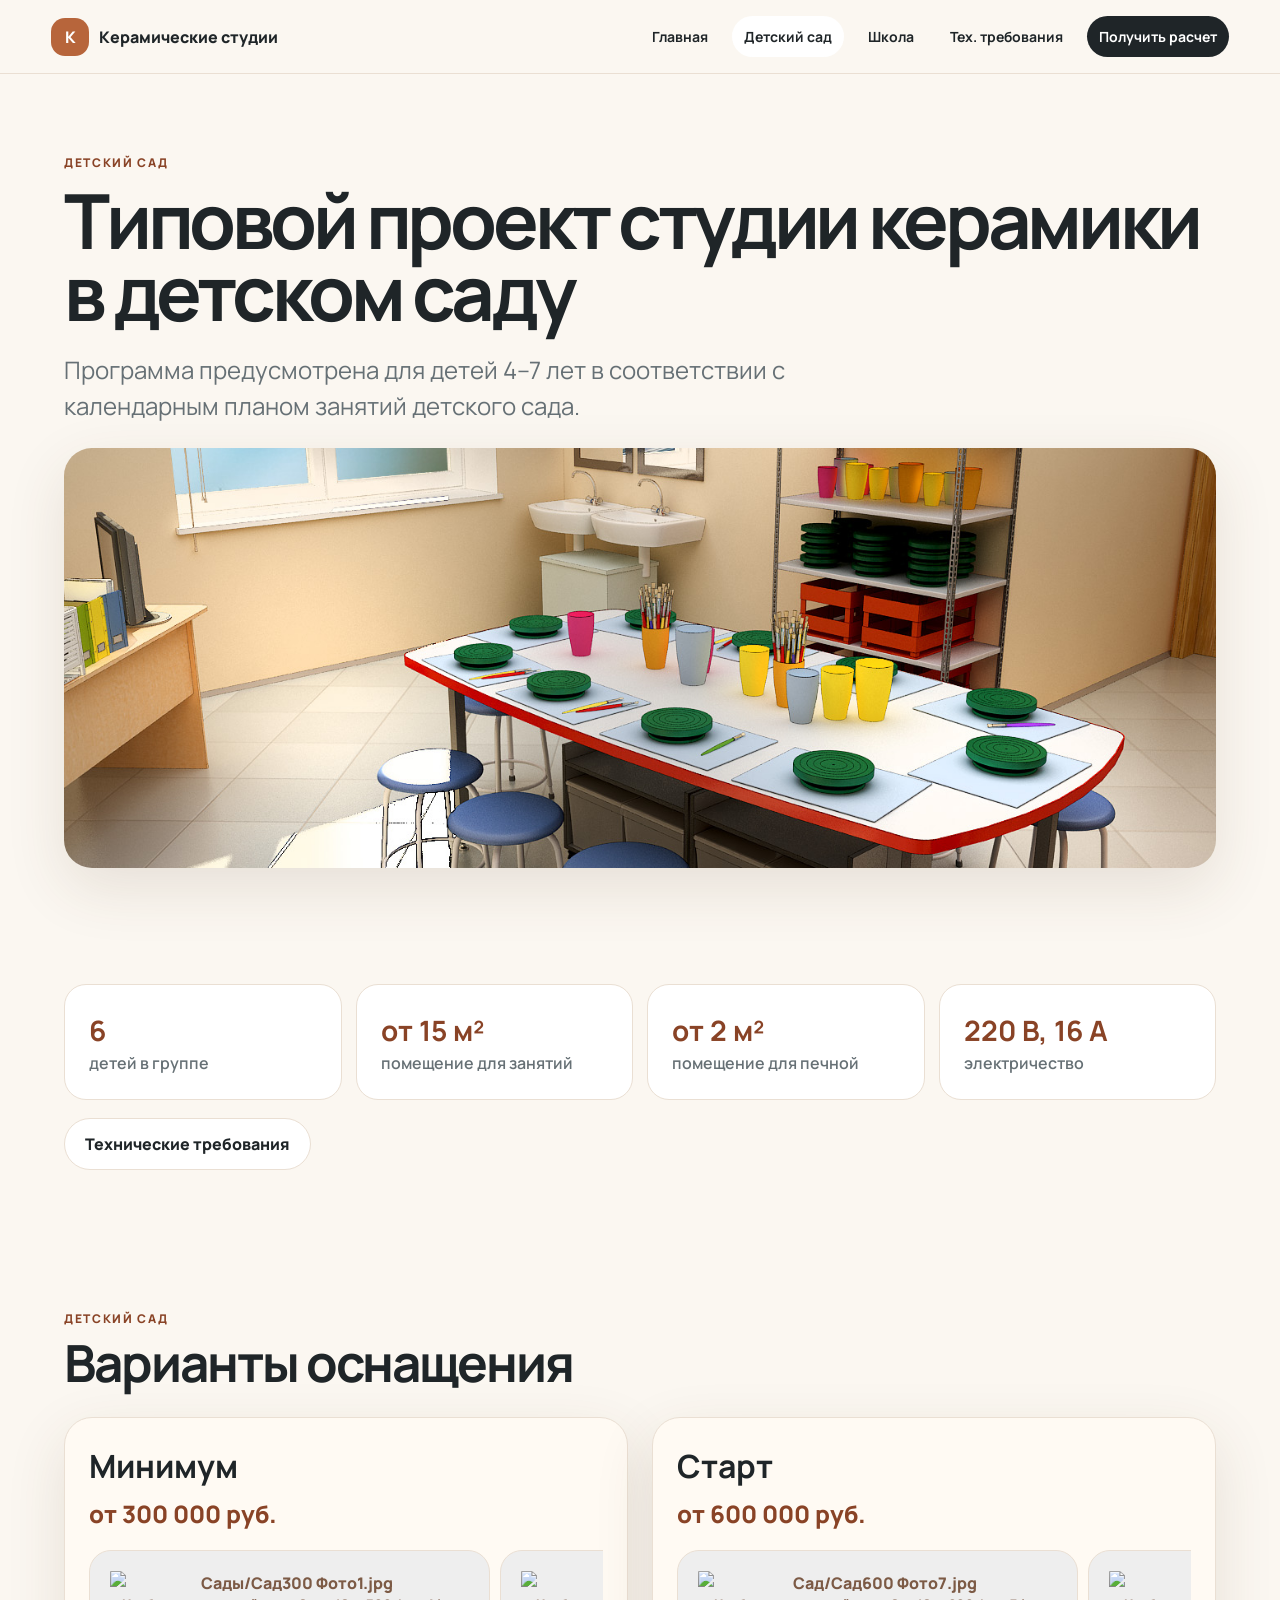
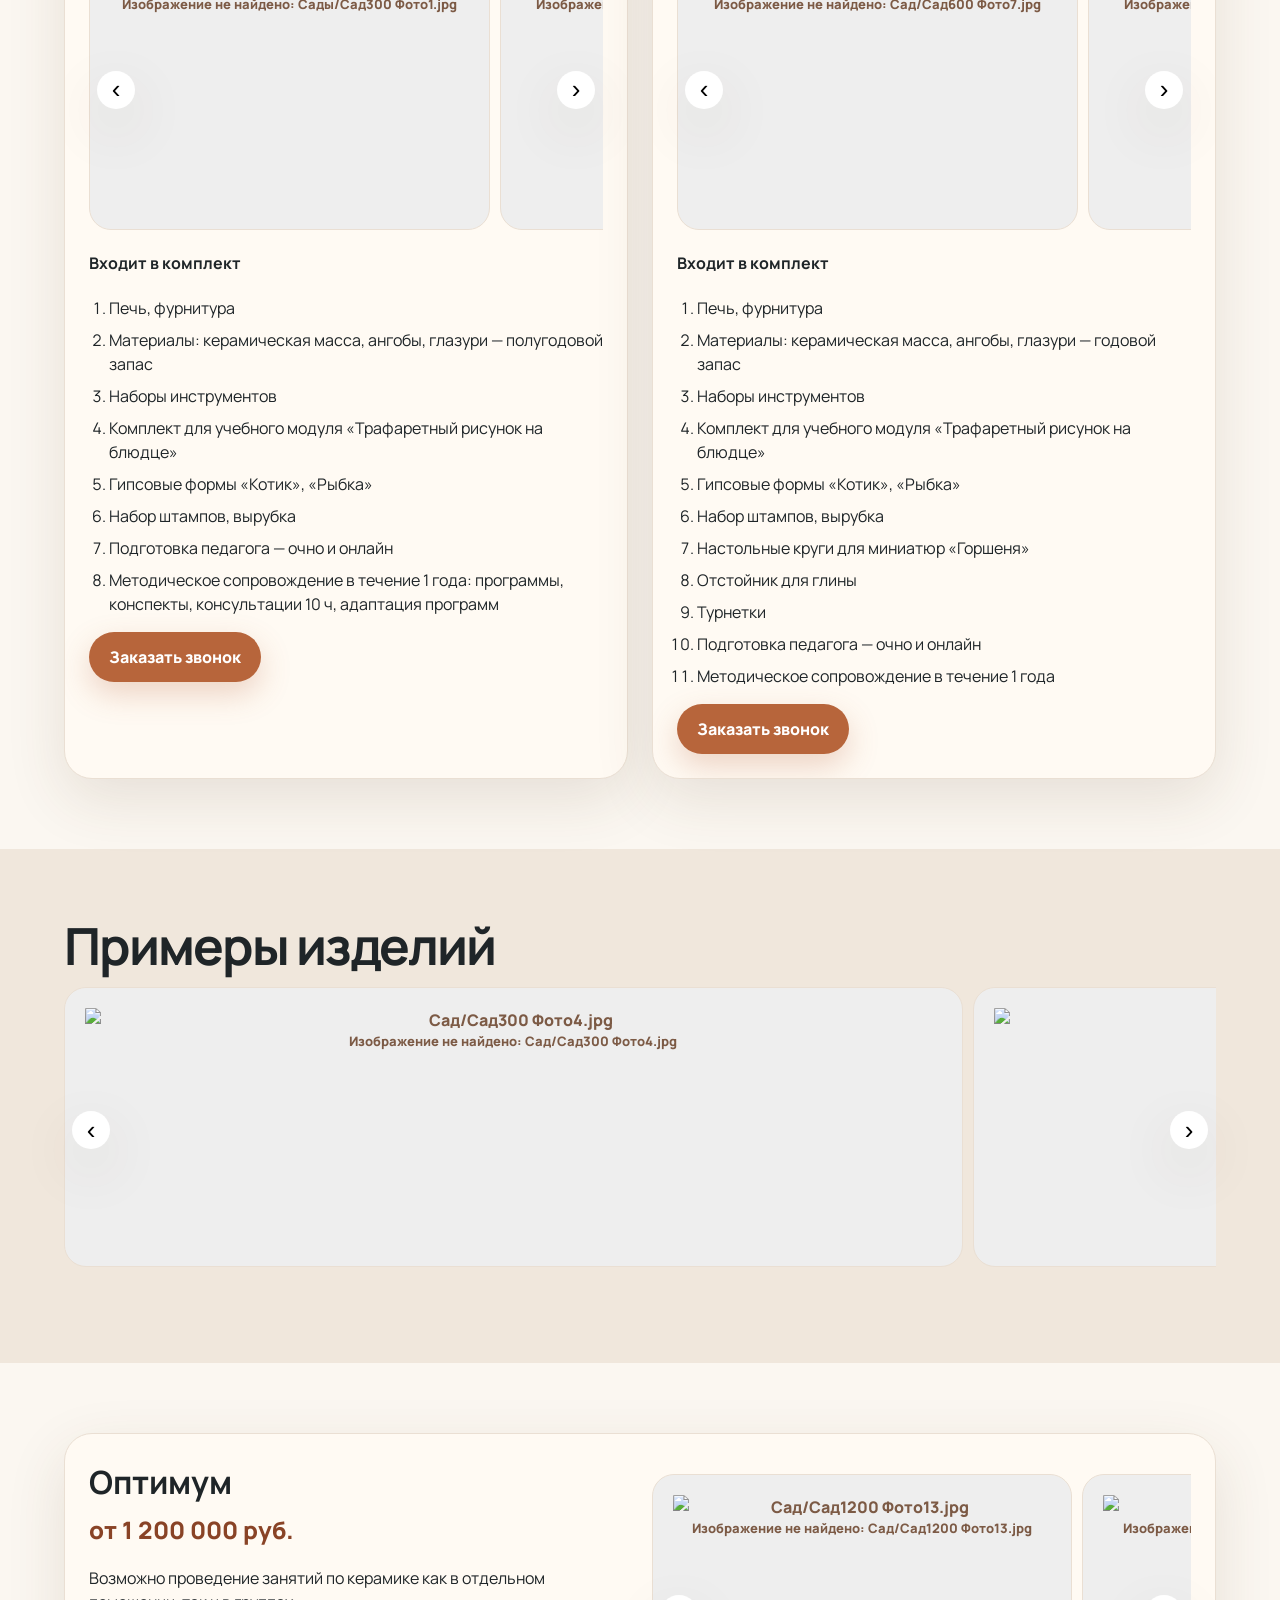
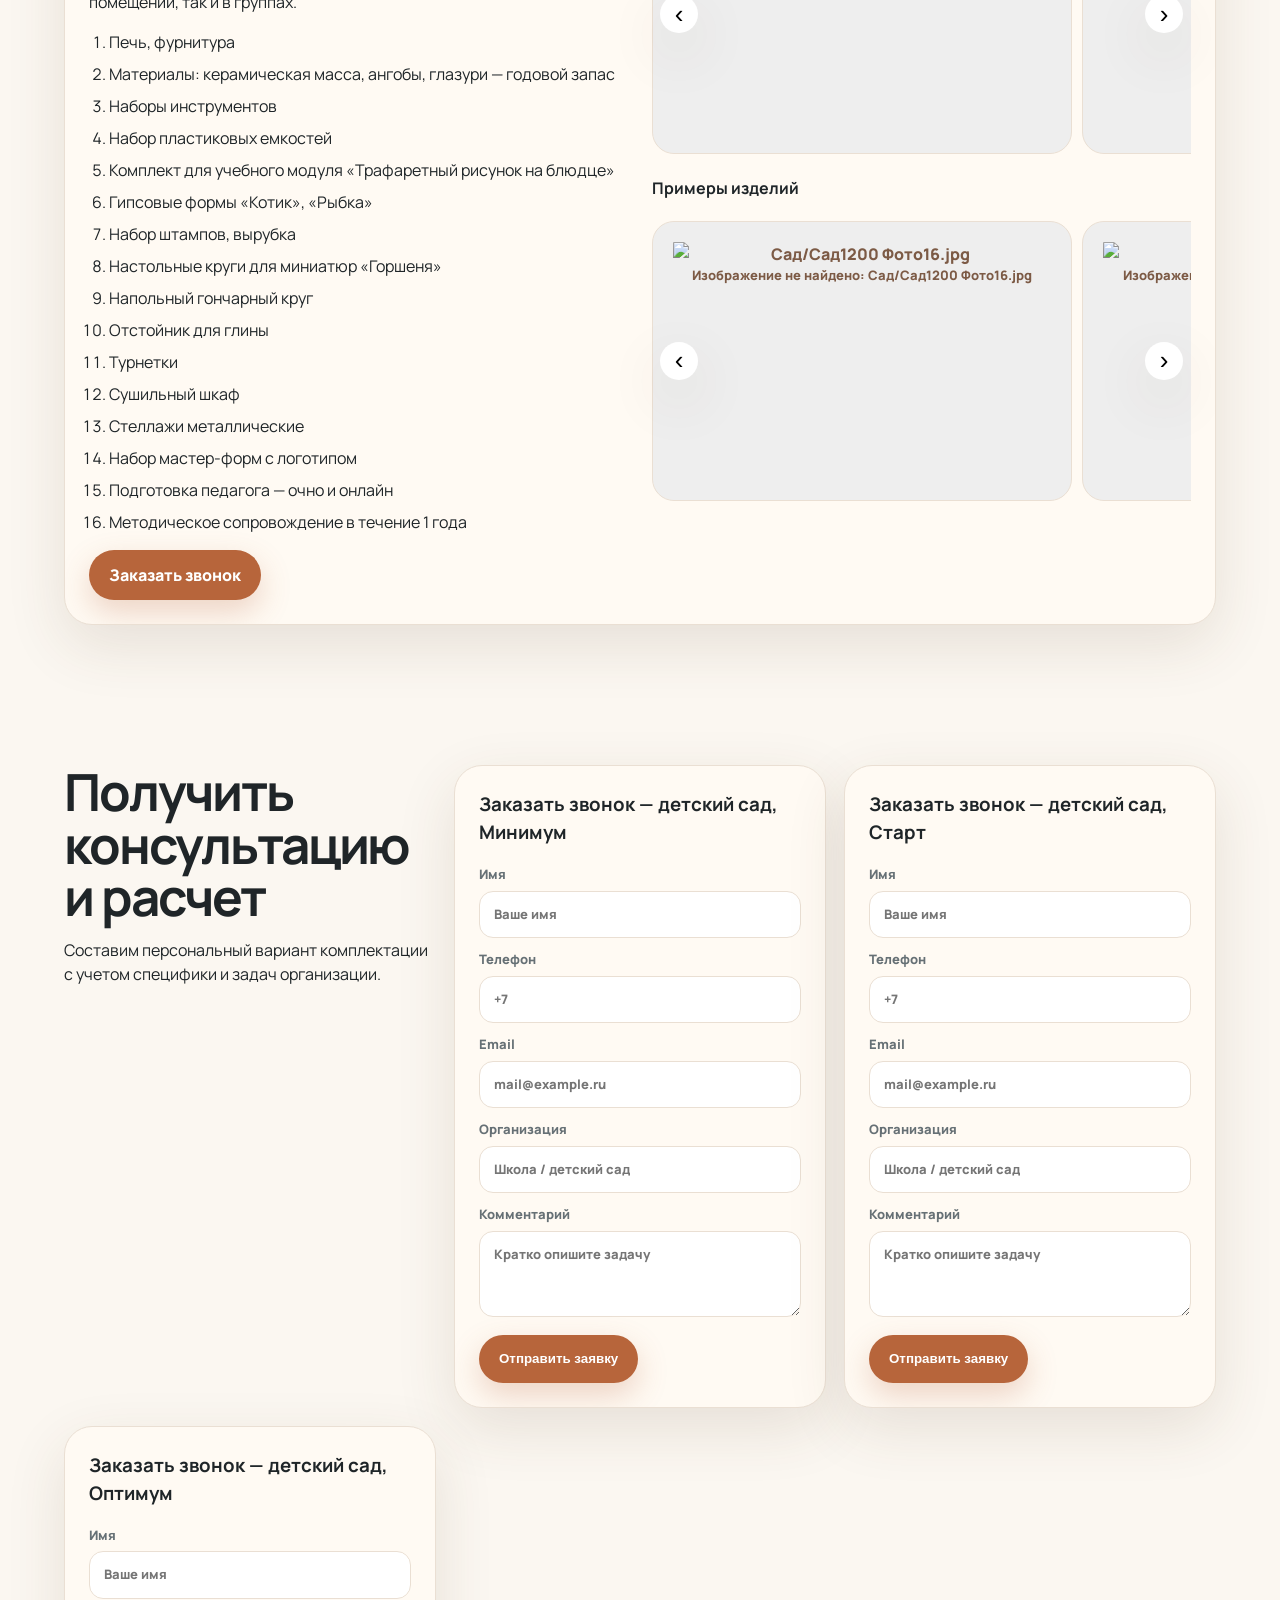
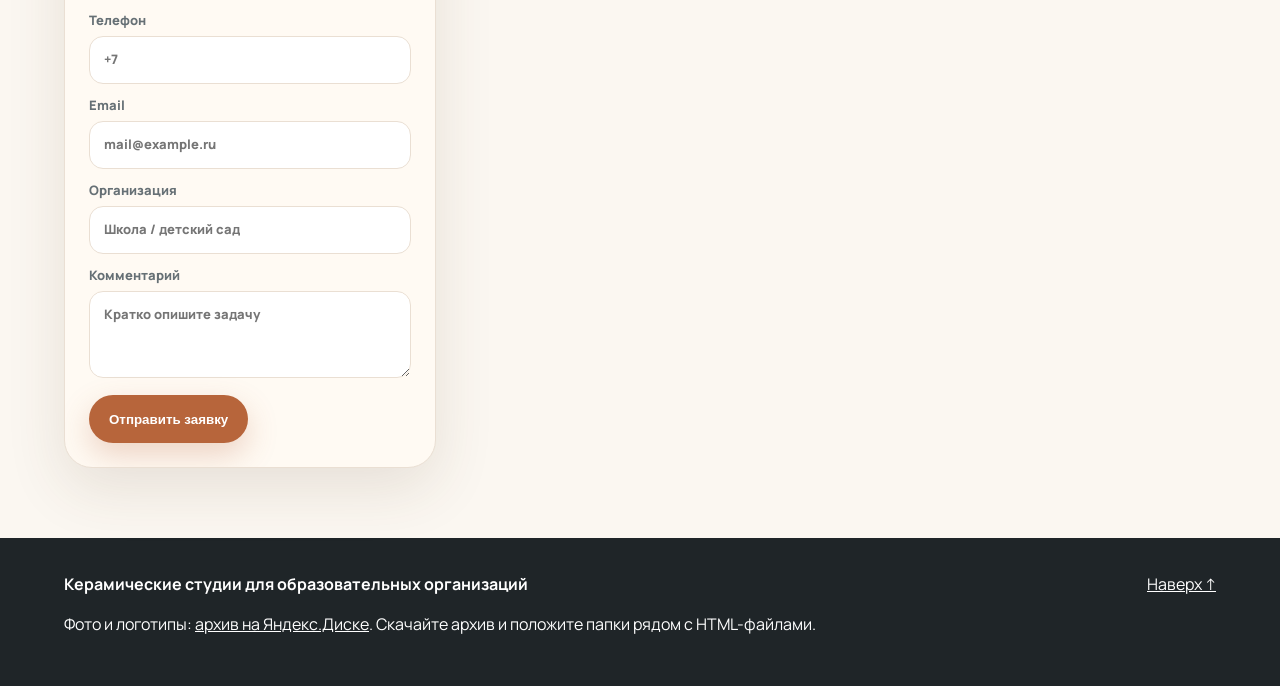
==== detskiy-sad.html @ 625cdc8f "init" ====
<!doctype html>
<html lang="ru">
<head>
  <meta charset="utf-8">
  <meta name="viewport" content="width=device-width, initial-scale=1">
  <title>Студия керамики в детском саду</title>
  <meta name="description" content="Типовые проекты студий и мастерских керамики для школ и детских садов: оборудование, обучение педагогов, методическое сопровождение.">
  <link rel="preconnect" href="https://fonts.googleapis.com">
  <link rel="preconnect" href="https://fonts.gstatic.com" crossorigin>
  <link href="https://fonts.googleapis.com/css2?family=Manrope:wght@400;500;600;700;800&display=swap" rel="stylesheet">
  <link rel="stylesheet" href="assets/css/styles.css">
</head>
<body>

<header class="site-header">
  <a class="brand" href="index.html" aria-label="На главную">
    <span class="brand-mark">К</span><span>Керамические студии</span>
  </a>
  <button class="menu-toggle" aria-label="Открыть меню">☰</button>
  <nav class="main-nav">
    <a class="" href="index.html">Главная</a>
    <a class="active" href="detskiy-sad.html">Детский сад</a>
    <a class="" href="shkola.html">Школа</a>
    <a class="" href="tech.html">Тех. требования</a>
    <a class="nav-cta" href="#consult">Получить расчет</a>
  </nav>
</header>
<main>
<section id="top" class="subhero"><p class="eyebrow">Детский сад</p><h1>Типовой проект студии керамики в детском саду</h1><p class="lead">Программа предусмотрена для детей 4–7 лет в соответствии с календарным планом занятий детского сада.</p><img class="wide-img" src="Сады/Расстановка_Детский_сад.jpg" alt="Расстановка детский сад" loading="lazy" data-path="Сады/Расстановка_Детский_сад.jpg"></section>
<section class="section"><div class="stat-grid"><div><b>6</b><span>детей в группе</span></div><div><b>от 15 м²</b><span>помещение для занятий</span></div><div><b>от 2 м²</b><span>помещение для печной</span></div><div><b>220 В, 16 А</b><span>электричество</span></div></div><a class="btn btn-secondary" href="tech.html">Технические требования</a></section>
<section class="section"><div class="section-head"><p class="eyebrow">Детский сад</p><h2>Варианты оснащения</h2></div>
  <div class="package-grid">
    <article class="package-card"><h3>Минимум</h3><p class="price">от 300 000 руб.</p><div class="slider"><button class="slider-btn prev" type="button">‹</button><div class="slider-track"><div class="slide"><img class="" src="Сады/Сад300 Фото1.jpg" alt="Сады/Сад300 Фото1.jpg" loading="lazy" data-path="Сады/Сад300 Фото1.jpg"></div><div class="slide"><img class="" src="Сад/Сад300 Фото2.jpg" alt="Сад/Сад300 Фото2.jpg" loading="lazy" data-path="Сад/Сад300 Фото2.jpg"></div><div class="slide"><img class="" src="Сад/Сад300 Фото3.jpg" alt="Сад/Сад300 Фото3.jpg" loading="lazy" data-path="Сад/Сад300 Фото3.jpg"></div></div><button class="slider-btn next" type="button">›</button></div><h4>Входит в комплект</h4><ol class="clean-list"><li>Печь, фурнитура</li><li>Материалы: керамическая масса, ангобы, глазури — полугодовой запас</li><li>Наборы инструментов</li><li>Комплект для учебного модуля «Трафаретный рисунок на блюдце»</li><li>Гипсовые формы «Котик», «Рыбка»</li><li>Набор штампов, вырубка</li><li>Подготовка педагога — очно и онлайн</li><li>Методическое сопровождение в течение 1 года: программы, конспекты, консультации 10 ч, адаптация программ</li></ol><a class="btn btn-primary" href="#sad-min-form">Заказать звонок</a></article>
    <article class="package-card"><h3>Старт</h3><p class="price">от 600 000 руб.</p><div class="slider"><button class="slider-btn prev" type="button">‹</button><div class="slider-track"><div class="slide"><img class="" src="Сад/Сад600 Фото7.jpg" alt="Сад/Сад600 Фото7.jpg" loading="lazy" data-path="Сад/Сад600 Фото7.jpg"></div><div class="slide"><img class="" src="Сад/Сад600 Фото8.jpg" alt="Сад/Сад600 Фото8.jpg" loading="lazy" data-path="Сад/Сад600 Фото8.jpg"></div><div class="slide"><img class="" src="Сад/Сад600 Фото9.jpg" alt="Сад/Сад600 Фото9.jpg" loading="lazy" data-path="Сад/Сад600 Фото9.jpg"></div></div><button class="slider-btn next" type="button">›</button></div><h4>Входит в комплект</h4><ol class="clean-list"><li>Печь, фурнитура</li><li>Материалы: керамическая масса, ангобы, глазури — годовой запас</li><li>Наборы инструментов</li><li>Комплект для учебного модуля «Трафаретный рисунок на блюдце»</li><li>Гипсовые формы «Котик», «Рыбка»</li><li>Набор штампов, вырубка</li><li>Настольные круги для миниатюр «Горшеня»</li><li>Отстойник для глины</li><li>Турнетки</li><li>Подготовка педагога — очно и онлайн</li><li>Методическое сопровождение в течение 1 года</li></ol><a class="btn btn-primary" href="#sad-start-form">Заказать звонок</a></article>
  </div>
</section>
<section class="section section-alt"><h2>Примеры изделий</h2><div class="slider"><button class="slider-btn prev" type="button">‹</button><div class="slider-track"><div class="slide"><img class="" src="Сад/Сад300 Фото4.jpg" alt="Сад/Сад300 Фото4.jpg" loading="lazy" data-path="Сад/Сад300 Фото4.jpg"></div><div class="slide"><img class="" src="Сад/Сад300 Фото5.jpg" alt="Сад/Сад300 Фото5.jpg" loading="lazy" data-path="Сад/Сад300 Фото5.jpg"></div><div class="slide"><img class="" src="Сад/Сад300 Фото6.jpg" alt="Сад/Сад300 Фото6.jpg" loading="lazy" data-path="Сад/Сад300 Фото6.jpg"></div><div class="slide"><img class="" src="Сад/Сад600 Фото10.jpg" alt="Сад/Сад600 Фото10.jpg" loading="lazy" data-path="Сад/Сад600 Фото10.jpg"></div><div class="slide"><img class="" src="Сад/Сад600 Фото11.jpg" alt="Сад/Сад600 Фото11.jpg" loading="lazy" data-path="Сад/Сад600 Фото11.jpg"></div><div class="slide"><img class="" src="Сад/Сад600 Фото12.jpg" alt="Сад/Сад600 Фото12.jpg" loading="lazy" data-path="Сад/Сад600 Фото12.jpg"></div></div><button class="slider-btn next" type="button">›</button></div></section>
<section class="section"><article class="package-card package-wide"><div><h3>Оптимум</h3><p class="price">от 1 200 000 руб.</p><p>Возможно проведение занятий по керамике как в отдельном помещении, так и в группах.</p><ol class="clean-list"><li>Печь, фурнитура</li><li>Материалы: керамическая масса, ангобы, глазури — годовой запас</li><li>Наборы инструментов</li><li>Набор пластиковых емкостей</li><li>Комплект для учебного модуля «Трафаретный рисунок на блюдце»</li><li>Гипсовые формы «Котик», «Рыбка»</li><li>Набор штампов, вырубка</li><li>Настольные круги для миниатюр «Горшеня»</li><li>Напольный гончарный круг</li><li>Отстойник для глины</li><li>Турнетки</li><li>Сушильный шкаф</li><li>Стеллажи металлические</li><li>Набор мастер-форм с логотипом</li><li>Подготовка педагога — очно и онлайн</li><li>Методическое сопровождение в течение 1 года</li></ol><a class="btn btn-primary" href="#sad-opt-form">Заказать звонок</a></div><div><div class="slider"><button class="slider-btn prev" type="button">‹</button><div class="slider-track"><div class="slide"><img class="" src="Сад/Сад1200 Фото13.jpg" alt="Сад/Сад1200 Фото13.jpg" loading="lazy" data-path="Сад/Сад1200 Фото13.jpg"></div><div class="slide"><img class="" src="Сад/Сад1200 Фото14.jpg" alt="Сад/Сад1200 Фото14.jpg" loading="lazy" data-path="Сад/Сад1200 Фото14.jpg"></div><div class="slide"><img class="" src="Сад/Сад1200 Фото15.jpg" alt="Сад/Сад1200 Фото15.jpg" loading="lazy" data-path="Сад/Сад1200 Фото15.jpg"></div></div><button class="slider-btn next" type="button">›</button></div><h4>Примеры изделий</h4><div class="slider"><button class="slider-btn prev" type="button">‹</button><div class="slider-track"><div class="slide"><img class="" src="Сад/Сад1200 Фото16.jpg" alt="Сад/Сад1200 Фото16.jpg" loading="lazy" data-path="Сад/Сад1200 Фото16.jpg"></div><div class="slide"><img class="" src="Сад/Сад1200 Фото17.jpg" alt="Сад/Сад1200 Фото17.jpg" loading="lazy" data-path="Сад/Сад1200 Фото17.jpg"></div><div class="slide"><img class="" src="Сад/Сад1200 Фото18.jpg" alt="Сад/Сад1200 Фото18.jpg" loading="lazy" data-path="Сад/Сад1200 Фото18.jpg"></div></div><button class="slider-btn next" type="button">›</button></div></div></article></section>
<section id="consult" class="section form-section"><div class="section-head"><h2>Получить консультацию и расчет</h2><p>Составим персональный вариант комплектации с учетом специфики и задач организации.</p></div>
<form id="sad-min-form" class="lead-form" action="#" method="post">
  <h3>Заказать звонок — детский сад, Минимум</h3>
  <label>Имя<input name="name" type="text" placeholder="Ваше имя"></label>
  <label>Телефон<input name="phone" type="tel" placeholder="+7"></label>
  <label>Email<input name="email" type="email" placeholder="mail@example.ru"></label>
  <label>Организация<input name="org" type="text" placeholder="Школа / детский сад"></label>
  <label>Комментарий<textarea name="comment" rows="3" placeholder="Кратко опишите задачу"></textarea></label>
  <button class="btn btn-primary" type="submit">Отправить заявку</button>
</form>
<form id="sad-start-form" class="lead-form" action="#" method="post">
  <h3>Заказать звонок — детский сад, Старт</h3>
  <label>Имя<input name="name" type="text" placeholder="Ваше имя"></label>
  <label>Телефон<input name="phone" type="tel" placeholder="+7"></label>
  <label>Email<input name="email" type="email" placeholder="mail@example.ru"></label>
  <label>Организация<input name="org" type="text" placeholder="Школа / детский сад"></label>
  <label>Комментарий<textarea name="comment" rows="3" placeholder="Кратко опишите задачу"></textarea></label>
  <button class="btn btn-primary" type="submit">Отправить заявку</button>
</form>
<form id="sad-opt-form" class="lead-form" action="#" method="post">
  <h3>Заказать звонок — детский сад, Оптимум</h3>
  <label>Имя<input name="name" type="text" placeholder="Ваше имя"></label>
  <label>Телефон<input name="phone" type="tel" placeholder="+7"></label>
  <label>Email<input name="email" type="email" placeholder="mail@example.ru"></label>
  <label>Организация<input name="org" type="text" placeholder="Школа / детский сад"></label>
  <label>Комментарий<textarea name="comment" rows="3" placeholder="Кратко опишите задачу"></textarea></label>
  <button class="btn btn-primary" type="submit">Отправить заявку</button>
</form></section>
</main>
<footer class="footer">
  <div>
    <strong>Керамические студии для образовательных организаций</strong>
    <p>Фото и логотипы: <a href="https://disk.yandex.ru/d/aRTiLwVQHPqh8w" target="_blank" rel="noopener">архив на Яндекс.Диске</a>. Скачайте архив и положите папки рядом с HTML-файлами.</p>
  </div>
  <a href="#top">Наверх ↑</a>
</footer>
<script src="assets/js/main.js"></script>
</body>
</html>
---- assets/css/styles.css ----
:root{--bg:#fbf7f1;--card:#fffaf3;--text:#1f2528;--muted:#667075;--line:#eadfd3;--accent:#b7653b;--accent-dark:#894326;--green:#556b4f;--shadow:0 20px 60px rgba(80,55,35,.12);--radius:28px}*{box-sizing:border-box}html{scroll-behavior:smooth}body{margin:0;font-family:Manrope,Arial,sans-serif;color:var(--text);background:var(--bg);line-height:1.5}.site-header{position:sticky;top:0;z-index:50;display:flex;align-items:center;justify-content:space-between;gap:20px;padding:16px clamp(18px,4vw,52px);background:rgba(251,247,241,.86);backdrop-filter:blur(18px);border-bottom:1px solid var(--line)}.brand{display:flex;align-items:center;gap:10px;color:var(--text);font-weight:800;text-decoration:none}.brand-mark{display:grid;place-items:center;width:38px;height:38px;border-radius:14px;background:var(--accent);color:#fff}.main-nav{display:flex;align-items:center;gap:12px}.main-nav a{color:var(--text);text-decoration:none;font-weight:700;font-size:14px;padding:10px 12px;border-radius:999px}.main-nav a.active,.main-nav a:hover{background:#fff}.nav-cta{background:var(--text)!important;color:#fff!important}.menu-toggle{display:none;border:0;background:#fff;border-radius:12px;font-size:24px;padding:8px 12px}.hero{display:grid;grid-template-columns:1.1fr .9fr;gap:40px;align-items:center;min-height:calc(100vh - 80px);padding:70px clamp(18px,5vw,76px)}.hero h1,.subhero h1{font-size:clamp(36px,6vw,76px);line-height:.95;margin:12px 0 22px;letter-spacing:-.055em}.lead{font-size:clamp(18px,2.4vw,24px);color:var(--muted);max-width:760px}.eyebrow{margin:0 0 8px;text-transform:uppercase;letter-spacing:.14em;color:var(--accent-dark);font-size:12px;font-weight:800}.actions{display:flex;flex-wrap:wrap;gap:12px;margin:28px 0}.btn{display:inline-flex;align-items:center;justify-content:center;min-height:48px;border-radius:999px;padding:13px 20px;text-decoration:none;font-weight:800;border:0;cursor:pointer}.btn-primary{background:var(--accent);color:#fff;box-shadow:0 12px 30px rgba(183,101,59,.25)}.btn-secondary,.btn-card{background:#fff;color:var(--text);border:1px solid var(--line)}.text-link{display:inline-block;margin-top:12px;color:var(--accent-dark);font-weight:800}.hero-card,.package-card,.tech-card,.choice-card,.lead-form,.benefits>div{background:var(--card);border:1px solid var(--line);border-radius:var(--radius);box-shadow:var(--shadow);overflow:hidden}.hero-img,.wide-img{width:100%;height:520px;object-fit:cover;background:#eee}.wide-img{height:420px;border-radius:var(--radius);box-shadow:var(--shadow)}.logo-row{display:flex;flex-wrap:wrap;gap:12px;margin-top:26px}.logo-row img{height:52px;max-width:180px;object-fit:contain;background:#fff;border-radius:16px;padding:8px;border:1px solid var(--line)}.section{padding:70px clamp(18px,5vw,76px)}.section-alt{background:#f0e7dc}.section-head{max-width:780px;margin-bottom:28px}.section h2{font-size:clamp(28px,4vw,52px);line-height:1.02;margin:0 0 16px;letter-spacing:-.04em}.choice-grid,.package-grid,.tech-grid{display:grid;grid-template-columns:repeat(2,minmax(0,1fr));gap:24px}.choice-card{display:grid;grid-template-columns:42% 1fr;gap:18px;padding:16px;align-items:center}.choice-card img{width:100%;height:260px;object-fit:cover;border-radius:22px;background:#eee}.split{display:grid;grid-template-columns:1fr 1fr;gap:30px;align-items:center}.feature-grid{display:grid;grid-template-columns:repeat(2,1fr);gap:12px}.feature-grid div,.stat-grid div{background:#fff;border:1px solid var(--line);padding:24px;border-radius:22px;font-weight:800}.benefits{display:grid;grid-template-columns:repeat(3,1fr);gap:18px}.benefits>div{padding:26px}.subhero{padding:80px clamp(18px,5vw,76px) 40px}.stat-grid{display:grid;grid-template-columns:repeat(4,1fr);gap:14px;margin-bottom:18px}.stat-grid b{display:block;font-size:28px;color:var(--accent-dark)}.stat-grid span{color:var(--muted);font-weight:600}.package-card{padding:24px}.package-wide{display:grid;grid-template-columns:1fr 1fr;gap:24px}.package-card h3{font-size:32px;margin:0 0 6px}.price{font-size:24px;font-weight:900;color:var(--accent-dark);margin:0 0 18px}.clean-list{padding-left:20px}.clean-list li,.simple-list li{margin:8px 0}.simple-list{padding-left:18px}.two-cols{display:grid;grid-template-columns:1fr .85fr;gap:20px}.slider{position:relative;margin:16px 0 20px}.slider-track{display:flex;overflow-x:auto;scroll-snap-type:x mandatory;gap:10px;scrollbar-width:thin}.slide{min-width:78%;scroll-snap-align:start}.slide img{width:100%;height:280px;object-fit:cover;border-radius:22px;background:#eee;border:1px solid var(--line)}.slider-btn{position:absolute;top:50%;transform:translateY(-50%);z-index:2;width:38px;height:38px;border:0;border-radius:999px;background:#fff;box-shadow:var(--shadow);font-size:26px;cursor:pointer}.slider-btn.prev{left:8px}.slider-btn.next{right:8px}.form-section{display:grid;grid-template-columns:repeat(auto-fit,minmax(280px,1fr));gap:18px;align-items:start}.lead-form{padding:24px}.lead-form h3{margin-top:0}.lead-form label{display:block;font-size:13px;font-weight:800;color:var(--muted);margin:12px 0}.lead-form input,.lead-form textarea{width:100%;margin-top:6px;padding:13px 14px;border-radius:14px;border:1px solid var(--line);font:inherit;background:#fff}.tech-card{padding:28px}.footer{display:flex;justify-content:space-between;gap:24px;padding:34px clamp(18px,5vw,76px);background:#1f2528;color:#fff}.footer a{color:#fff}.image-missing{display:grid!important;place-items:center!important;text-align:center;padding:20px;background:linear-gradient(135deg,#efe5d8,#fff7ed);color:#7c5a45;font-weight:800;border:1px dashed #caa489}.image-missing::after{content:'Изображение не найдено: ' attr(data-path);font-size:13px}@media (max-width:860px){.menu-toggle{display:block}.main-nav{display:none;position:absolute;top:70px;left:18px;right:18px;flex-direction:column;align-items:stretch;background:#fff;border:1px solid var(--line);border-radius:22px;padding:14px;box-shadow:var(--shadow)}.main-nav.open{display:flex}.hero{grid-template-columns:1fr;padding-top:44px;min-height:auto}.hero-img,.wide-img{height:320px}.choice-grid,.package-grid,.tech-grid,.split,.package-wide,.two-cols{grid-template-columns:1fr}.choice-card{grid-template-columns:1fr}.benefits,.stat-grid{grid-template-columns:1fr}.section{padding:48px 18px}.subhero{padding:54px 18px 28px}.slide{min-width:88%}.slide img{height:240px}.footer{display:block}.main-nav a{font-size:16px}.hero h1,.subhero h1{font-size:42px}.logo-row img{height:46px}}
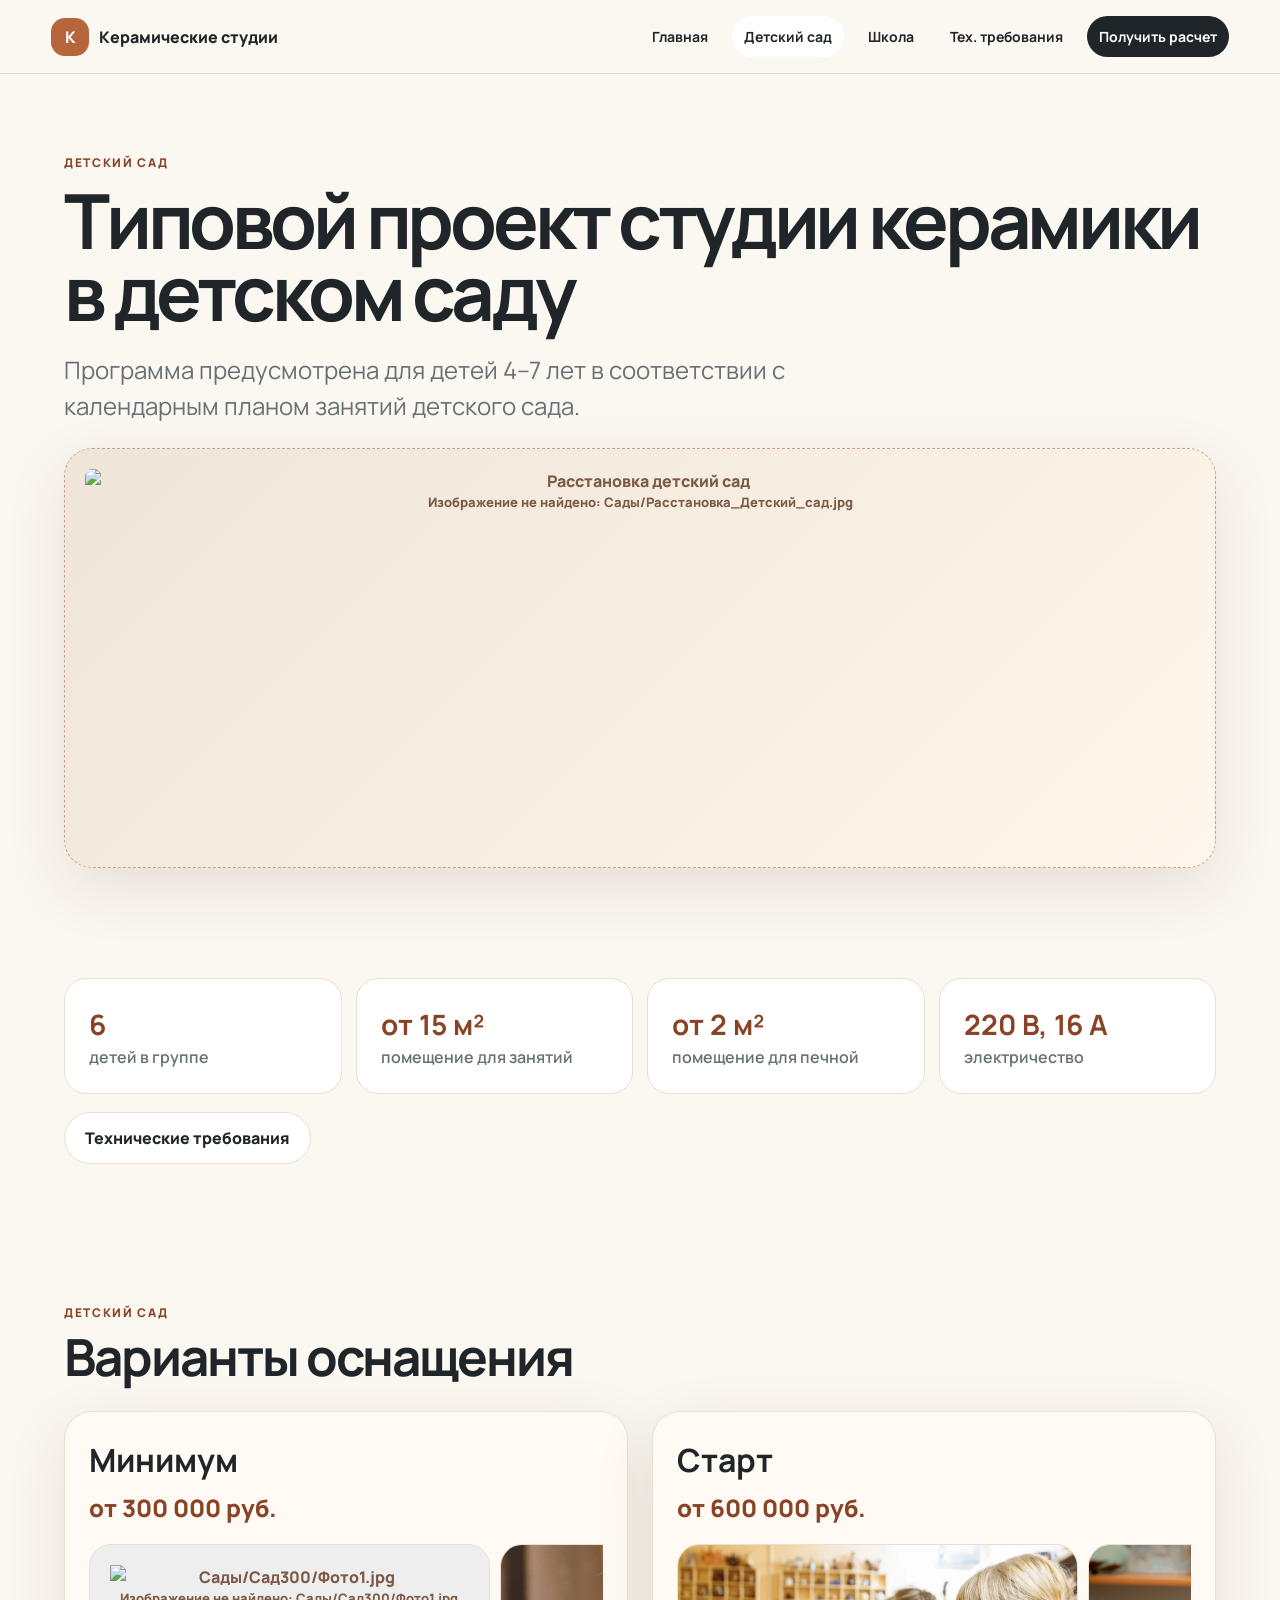
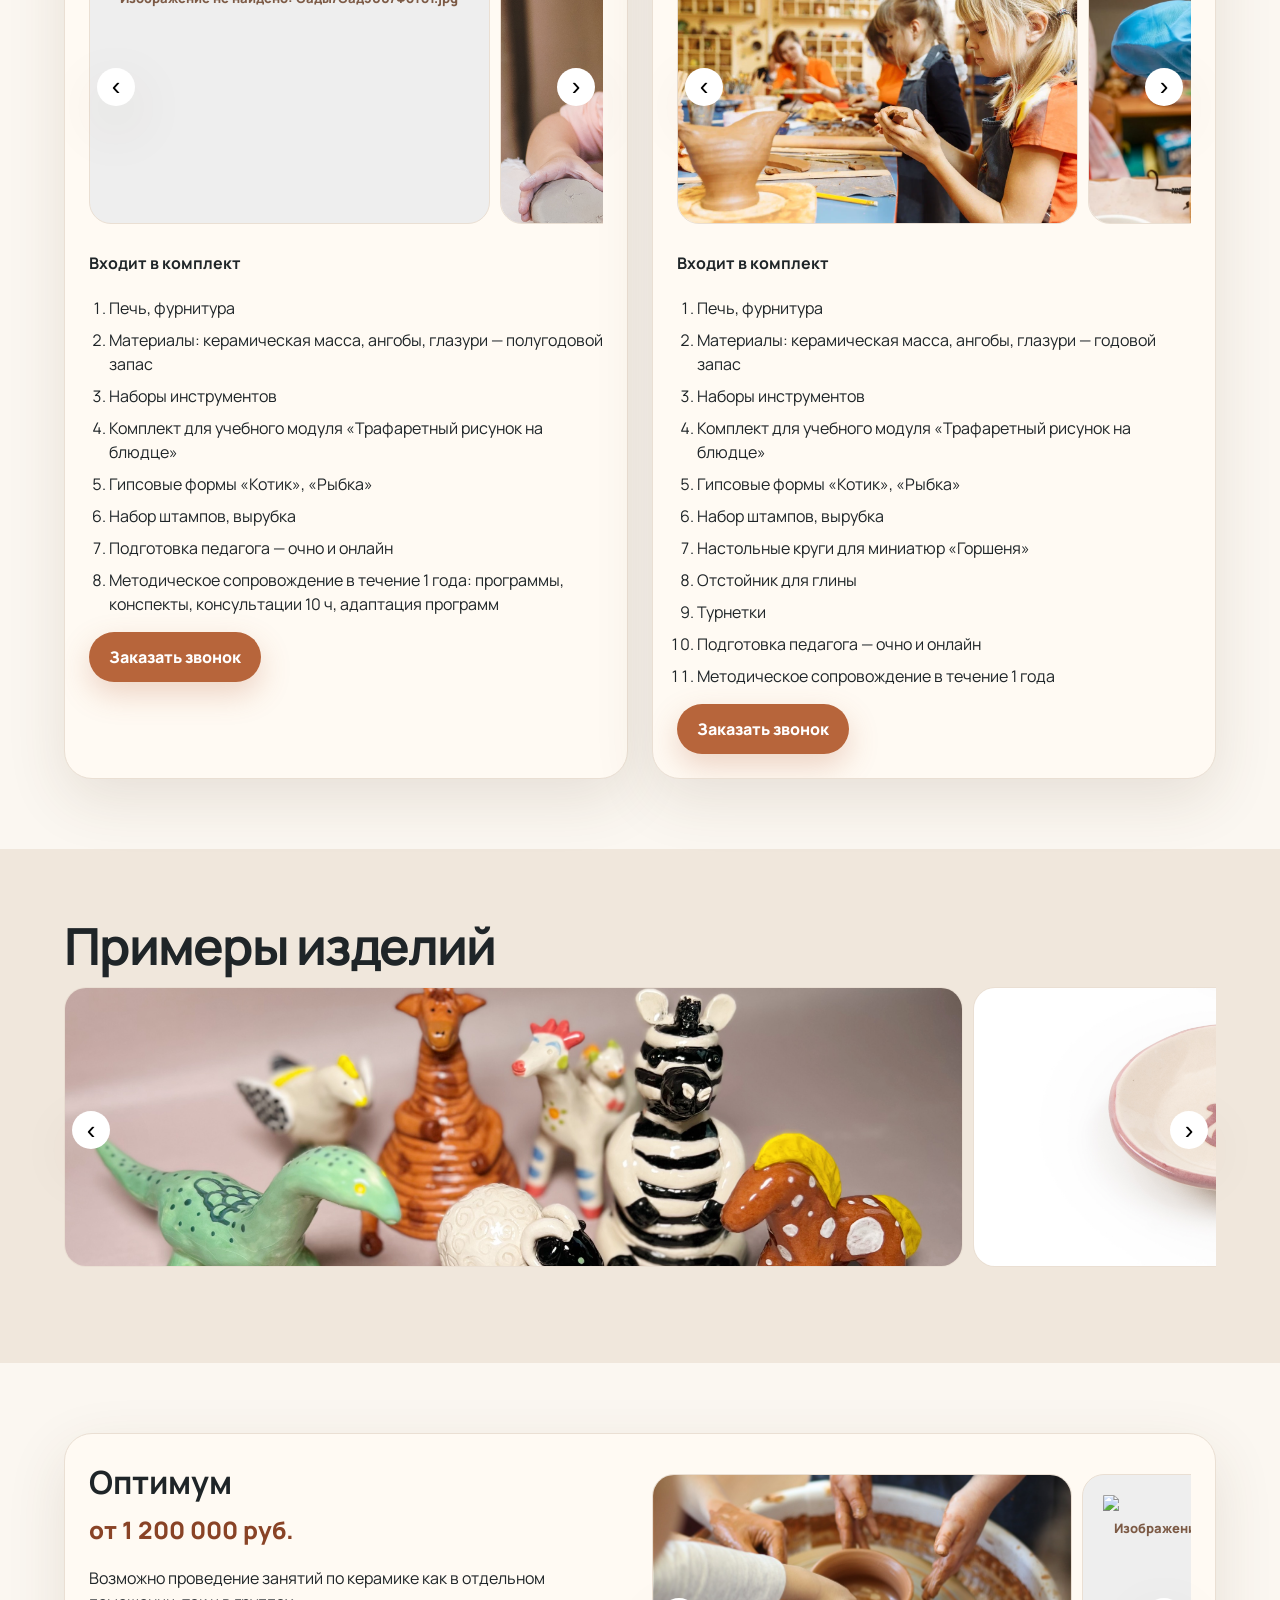
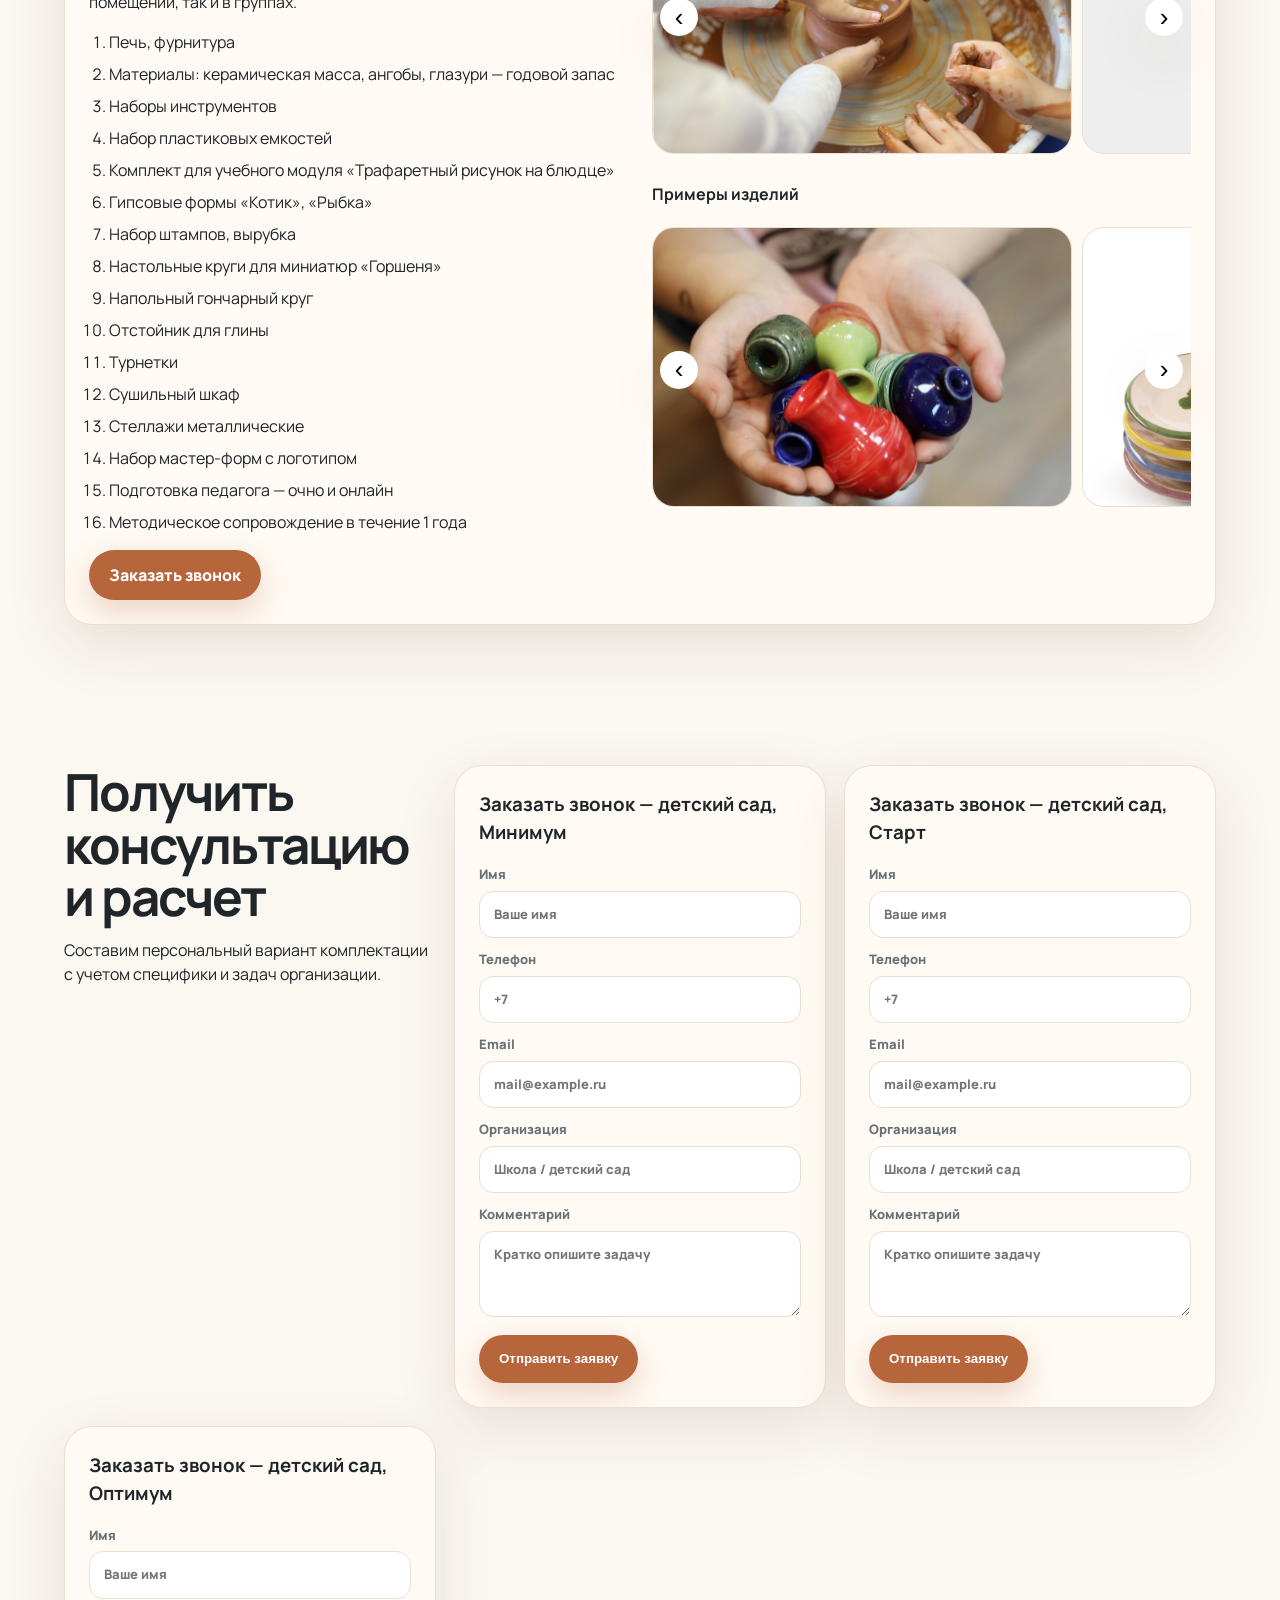
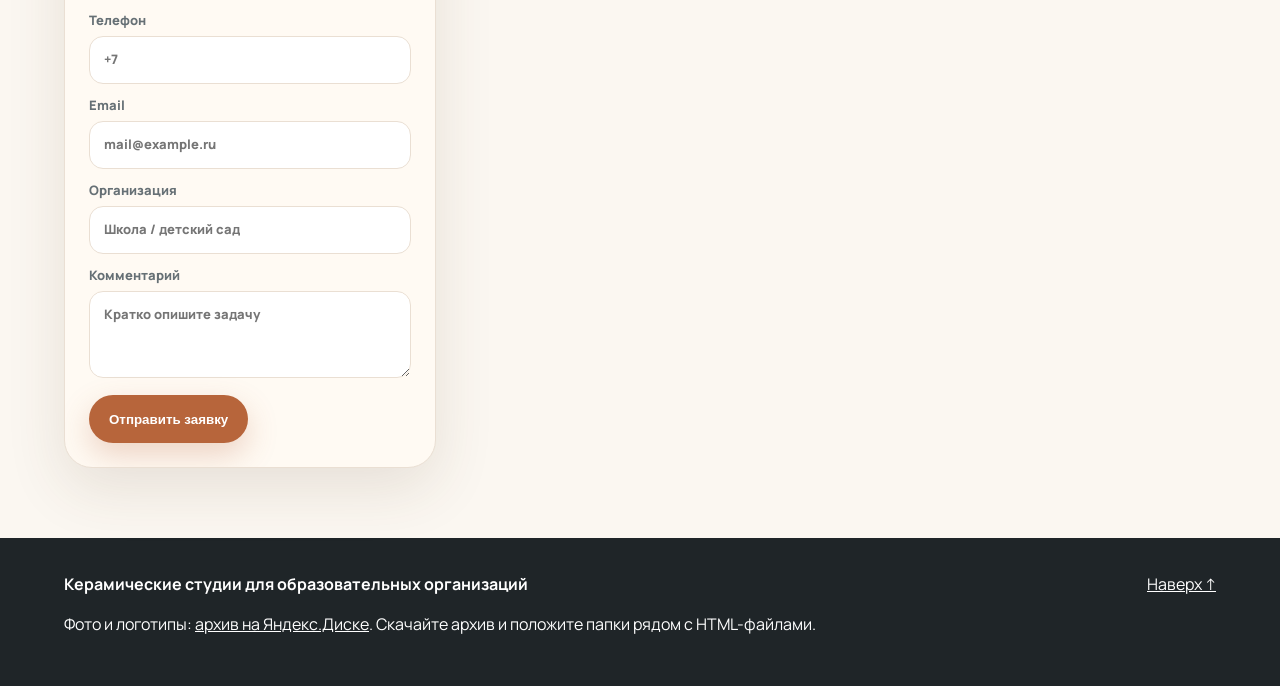
==== commit caebf042: "WIP" ====
--- a/detskiy-sad.html
+++ b/detskiy-sad.html
@@ -26,16 +26,16 @@
   </nav>
 </header>
 <main>
-<section id="top" class="subhero"><p class="eyebrow">Детский сад</p><h1>Типовой проект студии керамики в детском саду</h1><p class="lead">Программа предусмотрена для детей 4–7 лет в соответствии с календарным планом занятий детского сада.</p><img class="wide-img" src="Сады/Расстановка_Детский_сад.jpg" alt="Расстановка детский сад" loading="lazy" data-path="Сады/Расстановка_Детский_сад.jpg"></section>
+<section id="top" class="subhero"><p class="eyebrow">Детский сад</p><h1>Типовой проект студии керамики в детском саду</h1><p class="lead">Программа предусмотрена для детей 4–7 лет в соответствии с календарным планом занятий детского сада.</p><img class="wide-img" src="Сады/Расстановка_Детский_сад.jpg" alt="Расстановка детский сад" loading="lazy" data-path="Сады/Расстановка_Детский_сад.jpg"></section>
 <section class="section"><div class="stat-grid"><div><b>6</b><span>детей в группе</span></div><div><b>от 15 м²</b><span>помещение для занятий</span></div><div><b>от 2 м²</b><span>помещение для печной</span></div><div><b>220 В, 16 А</b><span>электричество</span></div></div><a class="btn btn-secondary" href="tech.html">Технические требования</a></section>
 <section class="section"><div class="section-head"><p class="eyebrow">Детский сад</p><h2>Варианты оснащения</h2></div>
   <div class="package-grid">
-    <article class="package-card"><h3>Минимум</h3><p class="price">от 300 000 руб.</p><div class="slider"><button class="slider-btn prev" type="button">‹</button><div class="slider-track"><div class="slide"><img class="" src="Сады/Сад300 Фото1.jpg" alt="Сады/Сад300 Фото1.jpg" loading="lazy" data-path="Сады/Сад300 Фото1.jpg"></div><div class="slide"><img class="" src="Сад/Сад300 Фото2.jpg" alt="Сад/Сад300 Фото2.jpg" loading="lazy" data-path="Сад/Сад300 Фото2.jpg"></div><div class="slide"><img class="" src="Сад/Сад300 Фото3.jpg" alt="Сад/Сад300 Фото3.jpg" loading="lazy" data-path="Сад/Сад300 Фото3.jpg"></div></div><button class="slider-btn next" type="button">›</button></div><h4>Входит в комплект</h4><ol class="clean-list"><li>Печь, фурнитура</li><li>Материалы: керамическая масса, ангобы, глазури — полугодовой запас</li><li>Наборы инструментов</li><li>Комплект для учебного модуля «Трафаретный рисунок на блюдце»</li><li>Гипсовые формы «Котик», «Рыбка»</li><li>Набор штампов, вырубка</li><li>Подготовка педагога — очно и онлайн</li><li>Методическое сопровождение в течение 1 года: программы, конспекты, консультации 10 ч, адаптация программ</li></ol><a class="btn btn-primary" href="#sad-min-form">Заказать звонок</a></article>
-    <article class="package-card"><h3>Старт</h3><p class="price">от 600 000 руб.</p><div class="slider"><button class="slider-btn prev" type="button">‹</button><div class="slider-track"><div class="slide"><img class="" src="Сад/Сад600 Фото7.jpg" alt="Сад/Сад600 Фото7.jpg" loading="lazy" data-path="Сад/Сад600 Фото7.jpg"></div><div class="slide"><img class="" src="Сад/Сад600 Фото8.jpg" alt="Сад/Сад600 Фото8.jpg" loading="lazy" data-path="Сад/Сад600 Фото8.jpg"></div><div class="slide"><img class="" src="Сад/Сад600 Фото9.jpg" alt="Сад/Сад600 Фото9.jpg" loading="lazy" data-path="Сад/Сад600 Фото9.jpg"></div></div><button class="slider-btn next" type="button">›</button></div><h4>Входит в комплект</h4><ol class="clean-list"><li>Печь, фурнитура</li><li>Материалы: керамическая масса, ангобы, глазури — годовой запас</li><li>Наборы инструментов</li><li>Комплект для учебного модуля «Трафаретный рисунок на блюдце»</li><li>Гипсовые формы «Котик», «Рыбка»</li><li>Набор штампов, вырубка</li><li>Настольные круги для миниатюр «Горшеня»</li><li>Отстойник для глины</li><li>Турнетки</li><li>Подготовка педагога — очно и онлайн</li><li>Методическое сопровождение в течение 1 года</li></ol><a class="btn btn-primary" href="#sad-start-form">Заказать звонок</a></article>
+    <article class="package-card"><h3>Минимум</h3><p class="price">от 300 000 руб.</p><div class="slider"><button class="slider-btn prev" type="button">‹</button><div class="slider-track"><div class="slide"><img class="" src="Сады/Сад300/Фото1.jpg" alt="Сады/Сад300/Фото1.jpg" loading="lazy" data-path="Сады/Сад300/Фото1.jpg"></div><div class="slide"><img class="" src="Сады/Сад300/Фото2.jpg" alt="Сады/Сад300/Фото2.jpg" loading="lazy" data-path="Сады/Сад300/Фото2.jpg"></div><div class="slide"><img class="" src="Сады/Сад300/Фото3.JPG" alt="Сады/Сад300/Фото3.JPG" loading="lazy" data-path="Сады/Сад300/Фото3.JPG"></div></div><button class="slider-btn next" type="button">›</button></div><h4>Входит в комплект</h4><ol class="clean-list"><li>Печь, фурнитура</li><li>Материалы: керамическая масса, ангобы, глазури — полугодовой запас</li><li>Наборы инструментов</li><li>Комплект для учебного модуля «Трафаретный рисунок на блюдце»</li><li>Гипсовые формы «Котик», «Рыбка»</li><li>Набор штампов, вырубка</li><li>Подготовка педагога — очно и онлайн</li><li>Методическое сопровождение в течение 1 года: программы, конспекты, консультации 10 ч, адаптация программ</li></ol><a class="btn btn-primary" href="#sad-min-form">Заказать звонок</a></article>
+    <article class="package-card"><h3>Старт</h3><p class="price">от 600 000 руб.</p><div class="slider"><button class="slider-btn prev" type="button">‹</button><div class="slider-track"><div class="slide"><img class="" src="Сады/Сад600/Фото7.jpg" alt="Сады/Сад600/Фото7.jpg" loading="lazy" data-path="Сады/Сад600/Фото7.jpg"></div><div class="slide"><img class="" src="Сады/Сад600/Фото8.jpg" alt="Сады/Сад600/Фото8.jpg" loading="lazy" data-path="Сады/Сад600/Фото8.jpg"></div><div class="slide"><img class="" src="Сады/Сад600/Фото9.JPG" alt="Сады/Сад600/Фото9.JPG" loading="lazy" data-path="Сады/Сад600/Фото9.JPG"></div></div><button class="slider-btn next" type="button">›</button></div><h4>Входит в комплект</h4><ol class="clean-list"><li>Печь, фурнитура</li><li>Материалы: керамическая масса, ангобы, глазури — годовой запас</li><li>Наборы инструментов</li><li>Комплект для учебного модуля «Трафаретный рисунок на блюдце»</li><li>Гипсовые формы «Котик», «Рыбка»</li><li>Набор штампов, вырубка</li><li>Настольные круги для миниатюр «Горшеня»</li><li>Отстойник для глины</li><li>Турнетки</li><li>Подготовка педагога — очно и онлайн</li><li>Методическое сопровождение в течение 1 года</li></ol><a class="btn btn-primary" href="#sad-start-form">Заказать звонок</a></article>
   </div>
 </section>
-<section class="section section-alt"><h2>Примеры изделий</h2><div class="slider"><button class="slider-btn prev" type="button">‹</button><div class="slider-track"><div class="slide"><img class="" src="Сад/Сад300 Фото4.jpg" alt="Сад/Сад300 Фото4.jpg" loading="lazy" data-path="Сад/Сад300 Фото4.jpg"></div><div class="slide"><img class="" src="Сад/Сад300 Фото5.jpg" alt="Сад/Сад300 Фото5.jpg" loading="lazy" data-path="Сад/Сад300 Фото5.jpg"></div><div class="slide"><img class="" src="Сад/Сад300 Фото6.jpg" alt="Сад/Сад300 Фото6.jpg" loading="lazy" data-path="Сад/Сад300 Фото6.jpg"></div><div class="slide"><img class="" src="Сад/Сад600 Фото10.jpg" alt="Сад/Сад600 Фото10.jpg" loading="lazy" data-path="Сад/Сад600 Фото10.jpg"></div><div class="slide"><img class="" src="Сад/Сад600 Фото11.jpg" alt="Сад/Сад600 Фото11.jpg" loading="lazy" data-path="Сад/Сад600 Фото11.jpg"></div><div class="slide"><img class="" src="Сад/Сад600 Фото12.jpg" alt="Сад/Сад600 Фото12.jpg" loading="lazy" data-path="Сад/Сад600 Фото12.jpg"></div></div><button class="slider-btn next" type="button">›</button></div></section>
-<section class="section"><article class="package-card package-wide"><div><h3>Оптимум</h3><p class="price">от 1 200 000 руб.</p><p>Возможно проведение занятий по керамике как в отдельном помещении, так и в группах.</p><ol class="clean-list"><li>Печь, фурнитура</li><li>Материалы: керамическая масса, ангобы, глазури — годовой запас</li><li>Наборы инструментов</li><li>Набор пластиковых емкостей</li><li>Комплект для учебного модуля «Трафаретный рисунок на блюдце»</li><li>Гипсовые формы «Котик», «Рыбка»</li><li>Набор штампов, вырубка</li><li>Настольные круги для миниатюр «Горшеня»</li><li>Напольный гончарный круг</li><li>Отстойник для глины</li><li>Турнетки</li><li>Сушильный шкаф</li><li>Стеллажи металлические</li><li>Набор мастер-форм с логотипом</li><li>Подготовка педагога — очно и онлайн</li><li>Методическое сопровождение в течение 1 года</li></ol><a class="btn btn-primary" href="#sad-opt-form">Заказать звонок</a></div><div><div class="slider"><button class="slider-btn prev" type="button">‹</button><div class="slider-track"><div class="slide"><img class="" src="Сад/Сад1200 Фото13.jpg" alt="Сад/Сад1200 Фото13.jpg" loading="lazy" data-path="Сад/Сад1200 Фото13.jpg"></div><div class="slide"><img class="" src="Сад/Сад1200 Фото14.jpg" alt="Сад/Сад1200 Фото14.jpg" loading="lazy" data-path="Сад/Сад1200 Фото14.jpg"></div><div class="slide"><img class="" src="Сад/Сад1200 Фото15.jpg" alt="Сад/Сад1200 Фото15.jpg" loading="lazy" data-path="Сад/Сад1200 Фото15.jpg"></div></div><button class="slider-btn next" type="button">›</button></div><h4>Примеры изделий</h4><div class="slider"><button class="slider-btn prev" type="button">‹</button><div class="slider-track"><div class="slide"><img class="" src="Сад/Сад1200 Фото16.jpg" alt="Сад/Сад1200 Фото16.jpg" loading="lazy" data-path="Сад/Сад1200 Фото16.jpg"></div><div class="slide"><img class="" src="Сад/Сад1200 Фото17.jpg" alt="Сад/Сад1200 Фото17.jpg" loading="lazy" data-path="Сад/Сад1200 Фото17.jpg"></div><div class="slide"><img class="" src="Сад/Сад1200 Фото18.jpg" alt="Сад/Сад1200 Фото18.jpg" loading="lazy" data-path="Сад/Сад1200 Фото18.jpg"></div></div><button class="slider-btn next" type="button">›</button></div></div></article></section>
+<section class="section section-alt"><h2>Примеры изделий</h2><div class="slider"><button class="slider-btn prev" type="button">‹</button><div class="slider-track"><div class="slide"><img class="" src="Сады/Сад300/Фото4.JPG" alt="Сады/Сад300/Фото4.JPG" loading="lazy" data-path="Сады/Сад300/Фото4.JPG"></div><div class="slide"><img class="" src="Сады/Сад300/Фото5.jpg" alt="Сады/Сад300/Фото5.jpg" loading="lazy" data-path="Сады/Сад300/Фото5.jpg"></div><div class="slide"><img class="" src="Сады/Сад300/Фото6.jpg" alt="Сады/Сад300/Фото6.jpg" loading="lazy" data-path="Сады/Сад300/Фото6.jpg"></div><div class="slide"><img class="" src="Сады/Сад600/Фото10.JPG" alt="Сады/Сад600/Фото10.JPG" loading="lazy" data-path="Сады/Сад600/Фото10.JPG"></div><div class="slide"><img class="" src="Сады/Сад600/Фото11.jpg" alt="Сады/Сад600/Фото11.jpg" loading="lazy" data-path="Сады/Сад600/Фото11.jpg"></div><div class="slide"><img class="" src="Сады/Сад600/Фото12.jpg" alt="Сады/Сад600/Фото12.jpg" loading="lazy" data-path="Сады/Сад600/Фото12.jpg"></div></div><button class="slider-btn next" type="button">›</button></div></section>
+<section class="section"><article class="package-card package-wide"><div><h3>Оптимум</h3><p class="price">от 1 200 000 руб.</p><p>Возможно проведение занятий по керамике как в отдельном помещении, так и в группах.</p><ol class="clean-list"><li>Печь, фурнитура</li><li>Материалы: керамическая масса, ангобы, глазури — годовой запас</li><li>Наборы инструментов</li><li>Набор пластиковых емкостей</li><li>Комплект для учебного модуля «Трафаретный рисунок на блюдце»</li><li>Гипсовые формы «Котик», «Рыбка»</li><li>Набор штампов, вырубка</li><li>Настольные круги для миниатюр «Горшеня»</li><li>Напольный гончарный круг</li><li>Отстойник для глины</li><li>Турнетки</li><li>Сушильный шкаф</li><li>Стеллажи металлические</li><li>Набор мастер-форм с логотипом</li><li>Подготовка педагога — очно и онлайн</li><li>Методическое сопровождение в течение 1 года</li></ol><a class="btn btn-primary" href="#sad-opt-form">Заказать звонок</a></div><div><div class="slider"><button class="slider-btn prev" type="button">‹</button><div class="slider-track"><div class="slide"><img class="" src="Сады/Сад1200/Фото13.JPG" alt="Сады/Сад1200/Фото13.JPG" loading="lazy" data-path="Сады/Сад1200/Фото13.JPG"></div><div class="slide"><img class="" src="Сады/Сад1200/Фото14.JPG" alt="Сады/Сад1200/Фото14.JPG" loading="lazy" data-path="Сады/Сад1200/Фото14.JPG"></div><div class="slide"><img class="" src="Сады/Сад1200/Фото15.jpg" alt="Сады/Сад1200/Фото15.jpg" loading="lazy" data-path="Сады/Сад1200/Фото15.jpg"></div></div><button class="slider-btn next" type="button">›</button></div><h4>Примеры изделий</h4><div class="slider"><button class="slider-btn prev" type="button">‹</button><div class="slider-track"><div class="slide"><img class="" src="Сады/Сад1200/Фото16.jpg" alt="Сады/Сад1200/Фото16.jpg" loading="lazy" data-path="Сады/Сад1200/Фото16.jpg"></div><div class="slide"><img class="" src="Сады/Сад1200/Фото17.jpg" alt="Сады/Сад1200/Фото17.jpg" loading="lazy" data-path="Сады/Сад1200/Фото17.jpg"></div><div class="slide"><img class="" src="Сады/Сад1200/Фото18.jpg" alt="Сады/Сад1200/Фото18.jpg" loading="lazy" data-path="Сады/Сад1200/Фото18.jpg"></div></div><button class="slider-btn next" type="button">›</button></div></div></article></section>
 <section id="consult" class="section form-section"><div class="section-head"><h2>Получить консультацию и расчет</h2><p>Составим персональный вариант комплектации с учетом специфики и задач организации.</p></div>
 <form id="sad-min-form" class="lead-form" action="#" method="post">
   <h3>Заказать звонок — детский сад, Минимум</h3>
@@ -74,4 +74,4 @@
 </footer>
 <script src="assets/js/main.js"></script>
 </body>
-</html>+</html>
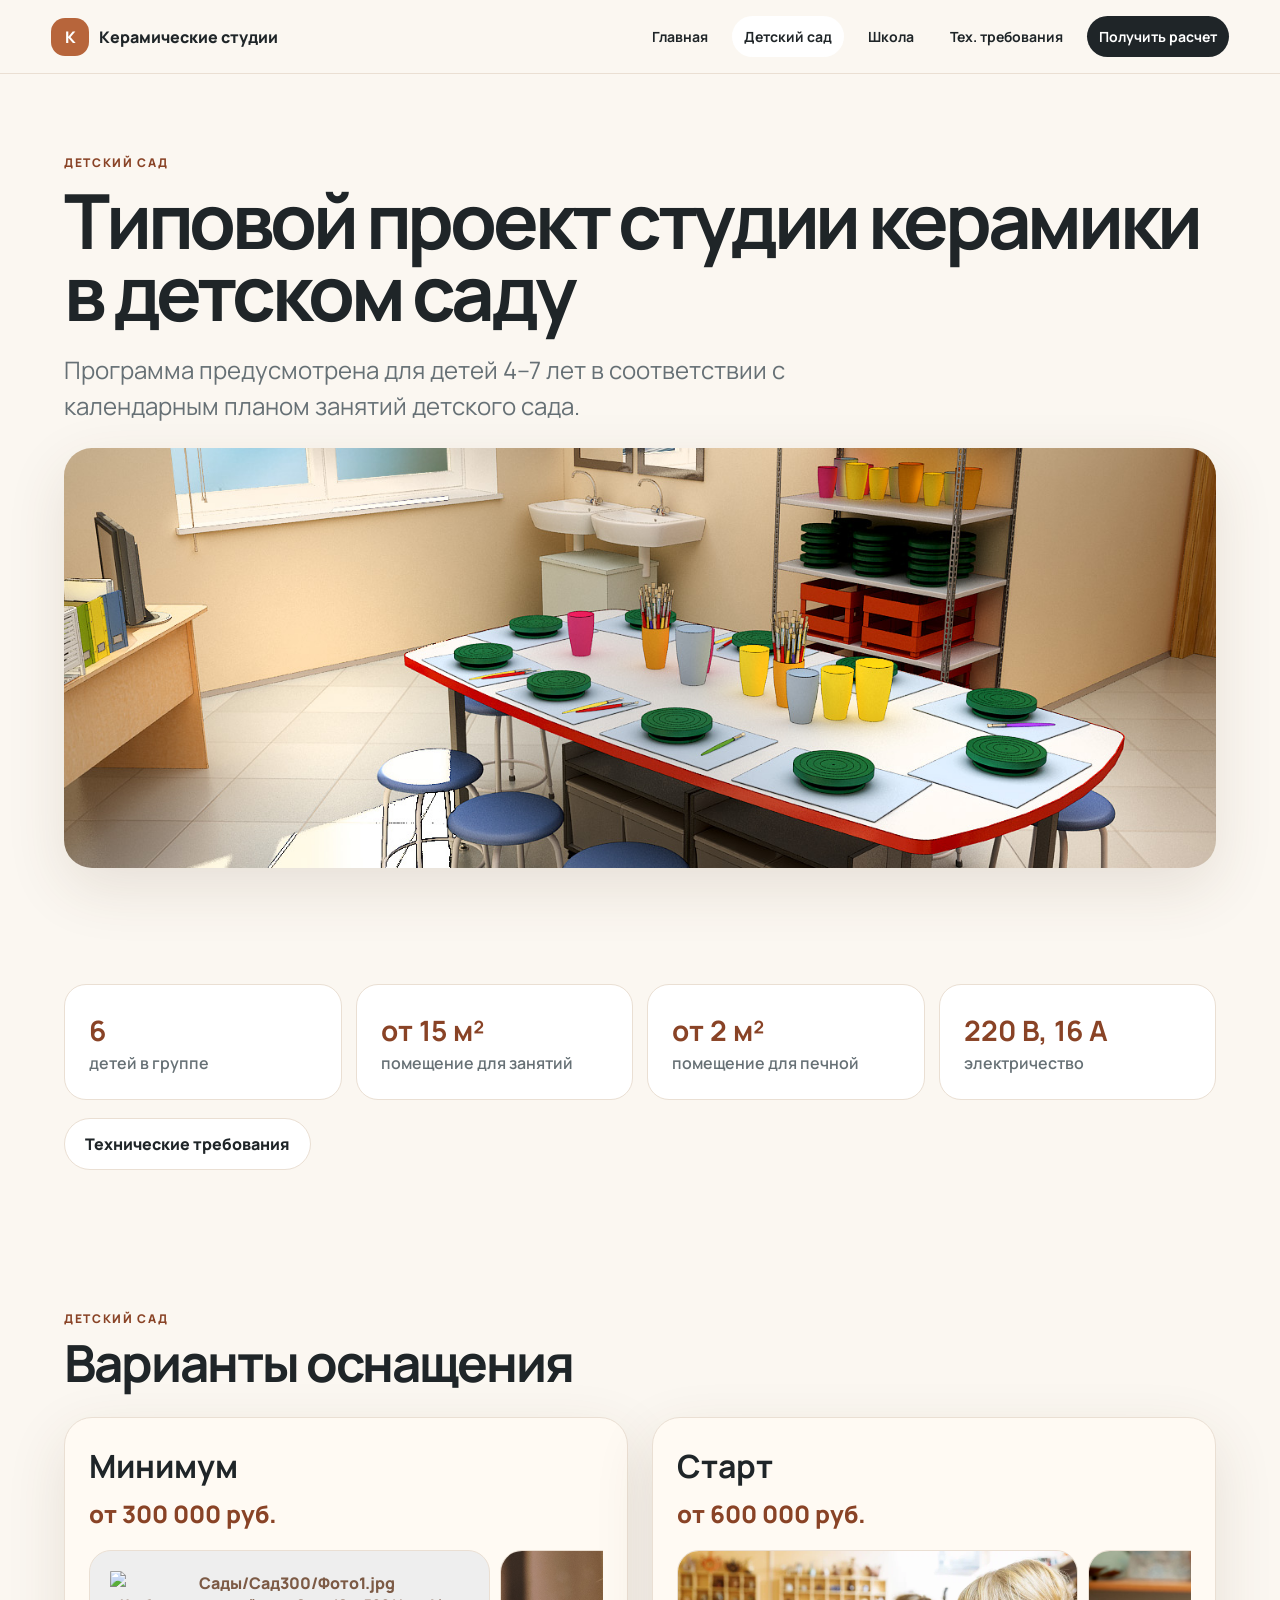
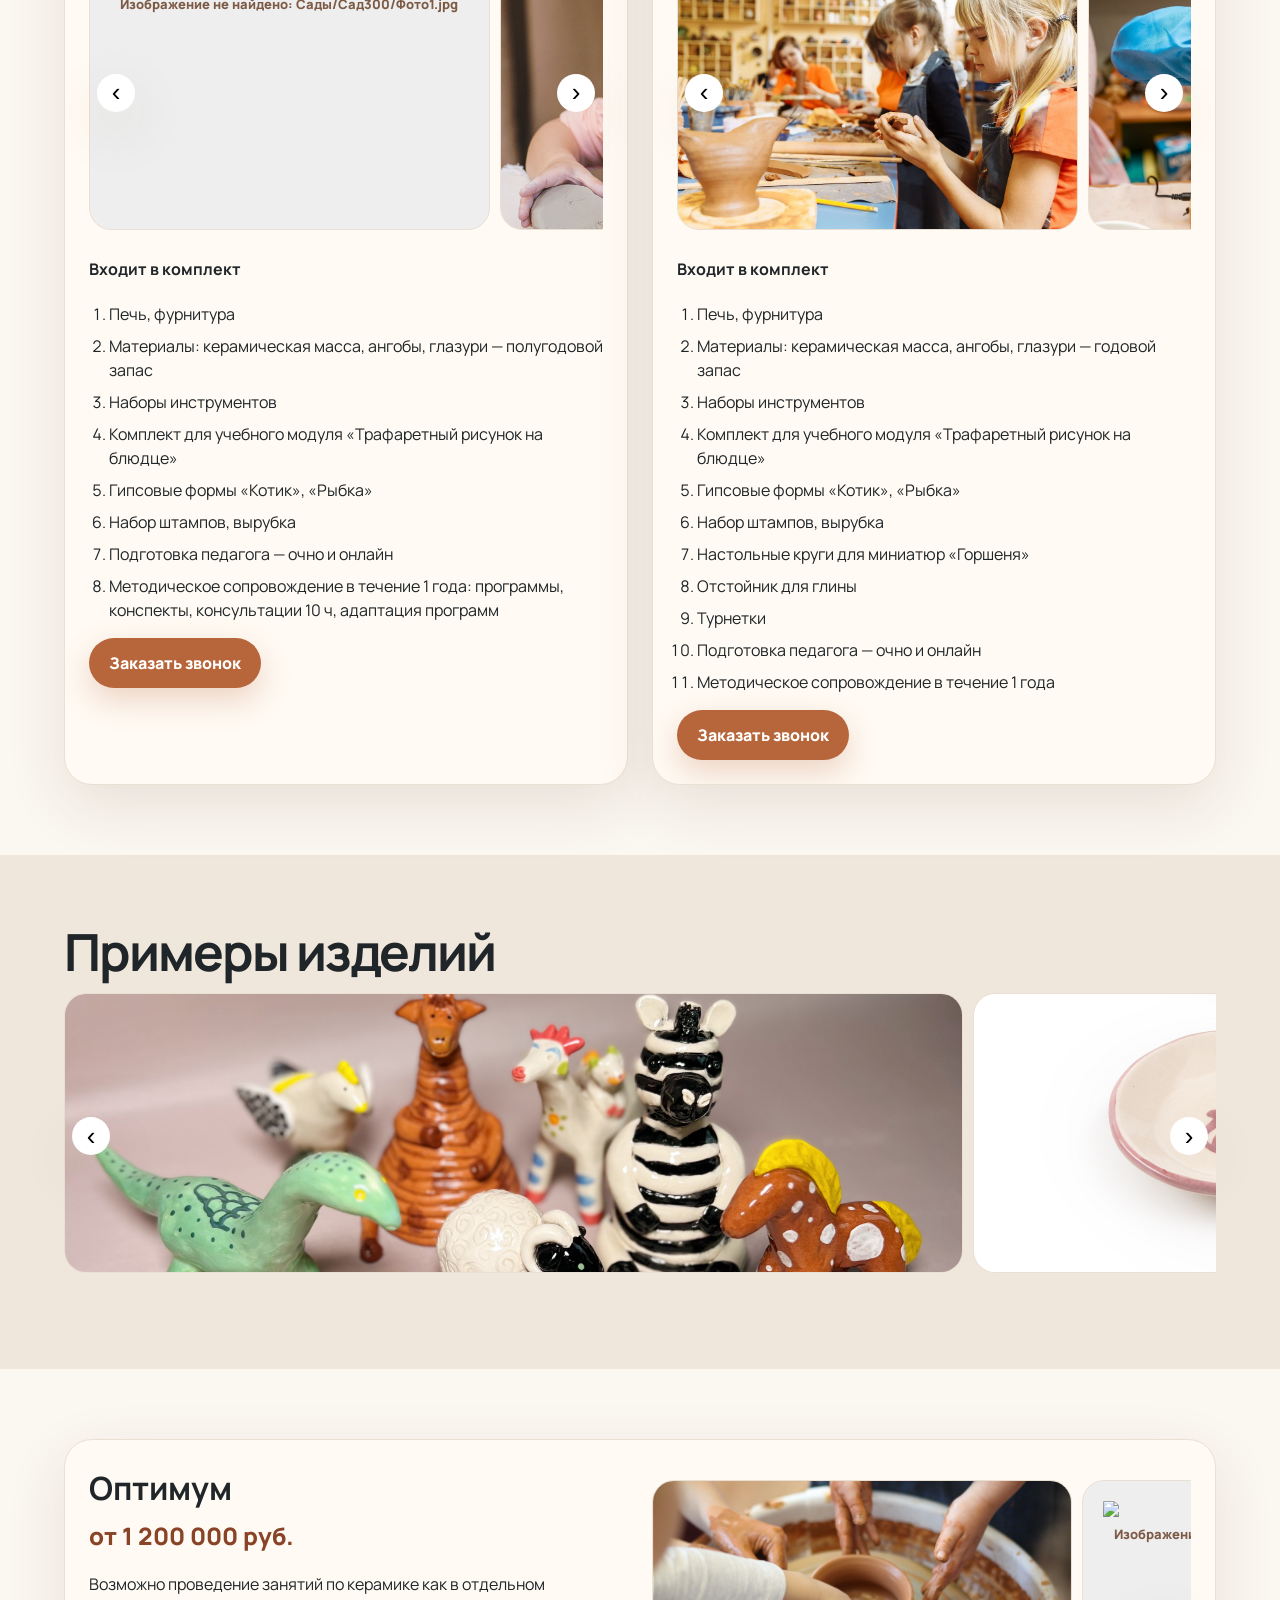
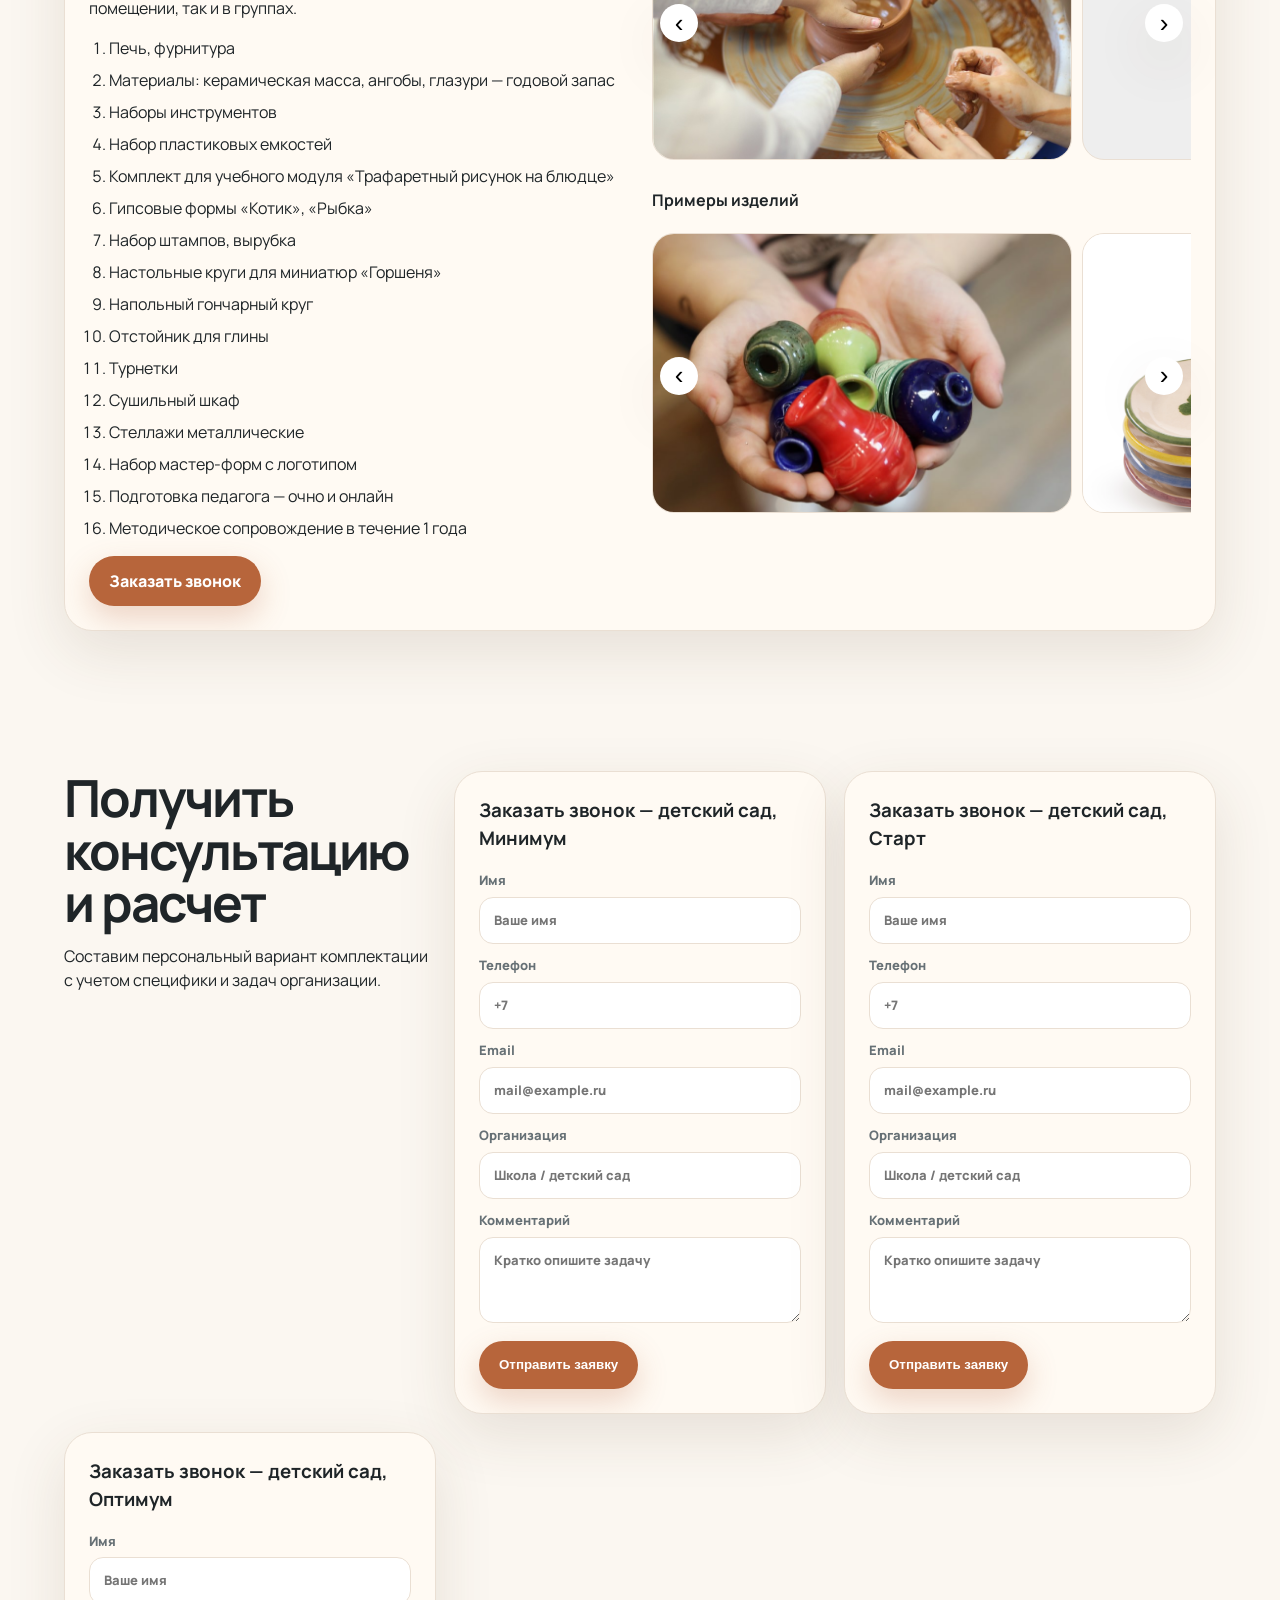
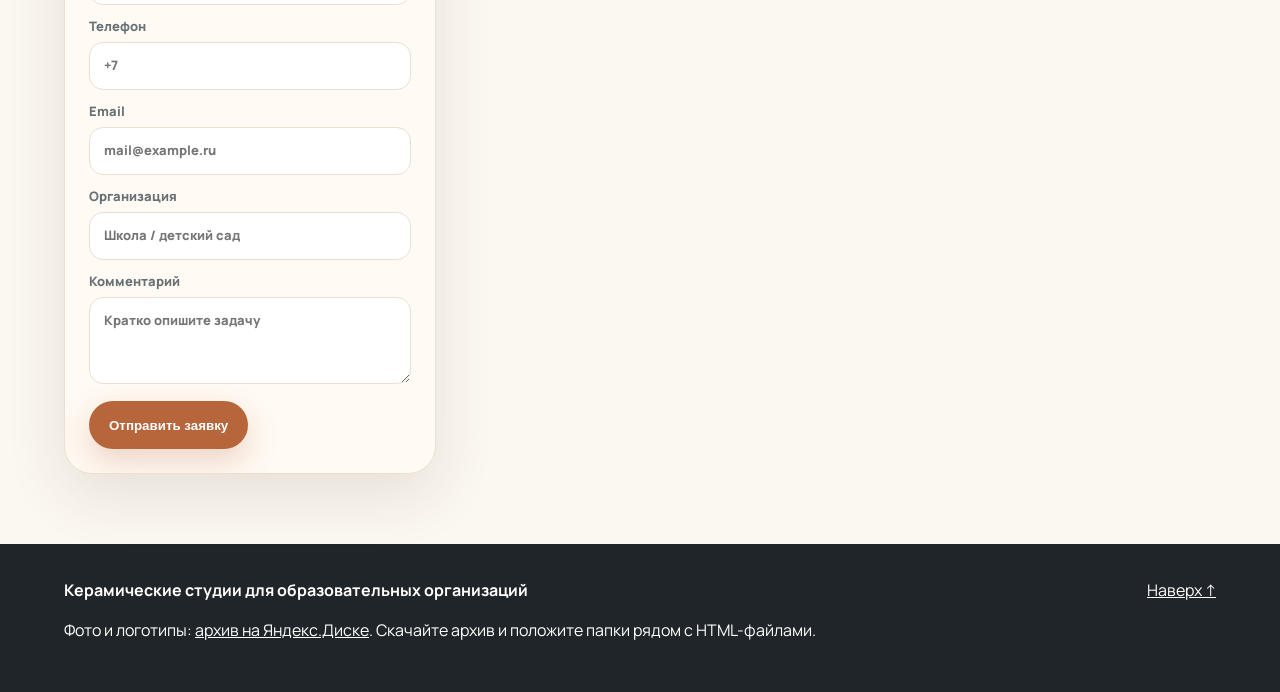
==== commit 796ab0c5: "Fix broken garden image paths on landing pages" ====
--- a/detskiy-sad.html
+++ b/detskiy-sad.html
@@ -26,7 +26,7 @@
   </nav>
 </header>
 <main>
-<section id="top" class="subhero"><p class="eyebrow">Детский сад</p><h1>Типовой проект студии керамики в детском саду</h1><p class="lead">Программа предусмотрена для детей 4–7 лет в соответствии с календарным планом занятий детского сада.</p><img class="wide-img" src="Сады/Расстановка_Детский_сад.jpg" alt="Расстановка детский сад" loading="lazy" data-path="Сады/Расстановка_Детский_сад.jpg"></section>
+<section id="top" class="subhero"><p class="eyebrow">Детский сад</p><h1>Типовой проект студии керамики в детском саду</h1><p class="lead">Программа предусмотрена для детей 4–7 лет в соответствии с календарным планом занятий детского сада.</p><img class="wide-img" src="Сады/Расстановка_Детский_сад.jpg" alt="Расстановка детский сад" loading="lazy" data-path="Сады/Расстановка_Детский_сад.jpg"></section>
 <section class="section"><div class="stat-grid"><div><b>6</b><span>детей в группе</span></div><div><b>от 15 м²</b><span>помещение для занятий</span></div><div><b>от 2 м²</b><span>помещение для печной</span></div><div><b>220 В, 16 А</b><span>электричество</span></div></div><a class="btn btn-secondary" href="tech.html">Технические требования</a></section>
 <section class="section"><div class="section-head"><p class="eyebrow">Детский сад</p><h2>Варианты оснащения</h2></div>
   <div class="package-grid">
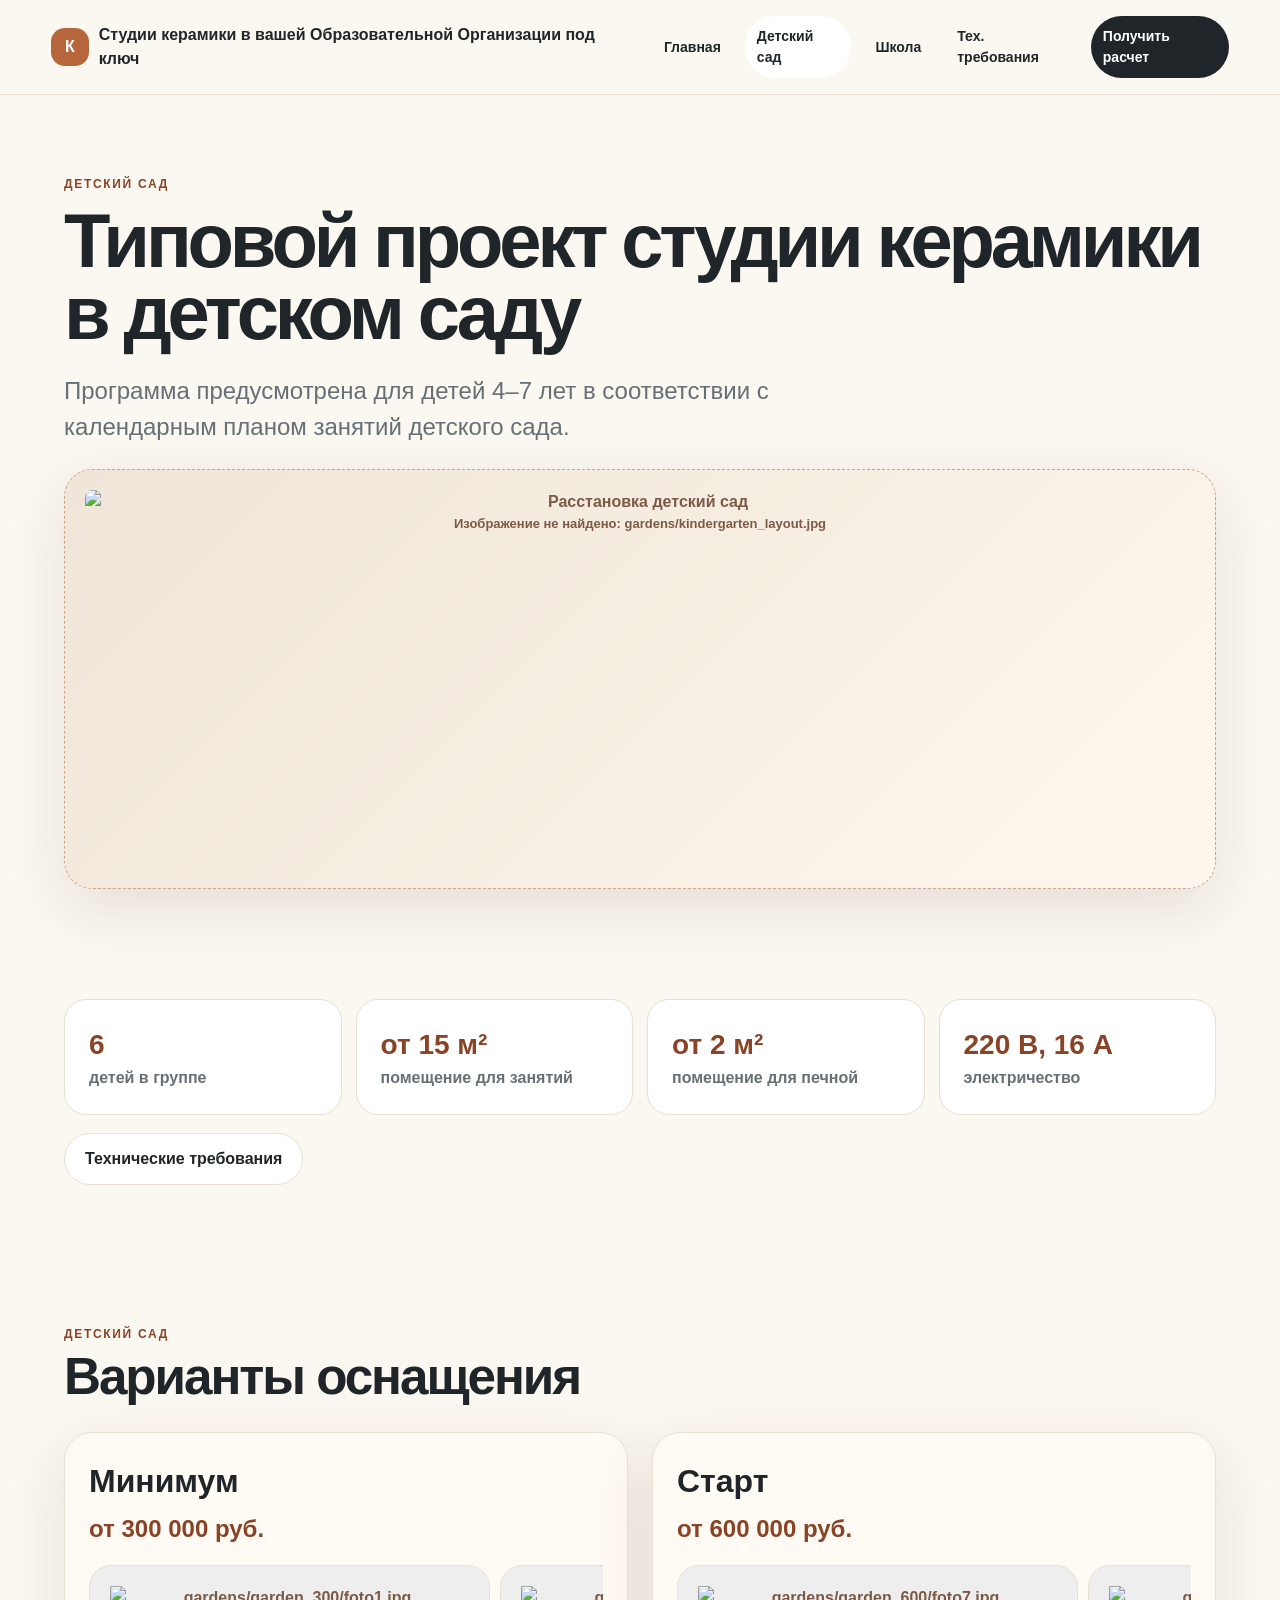
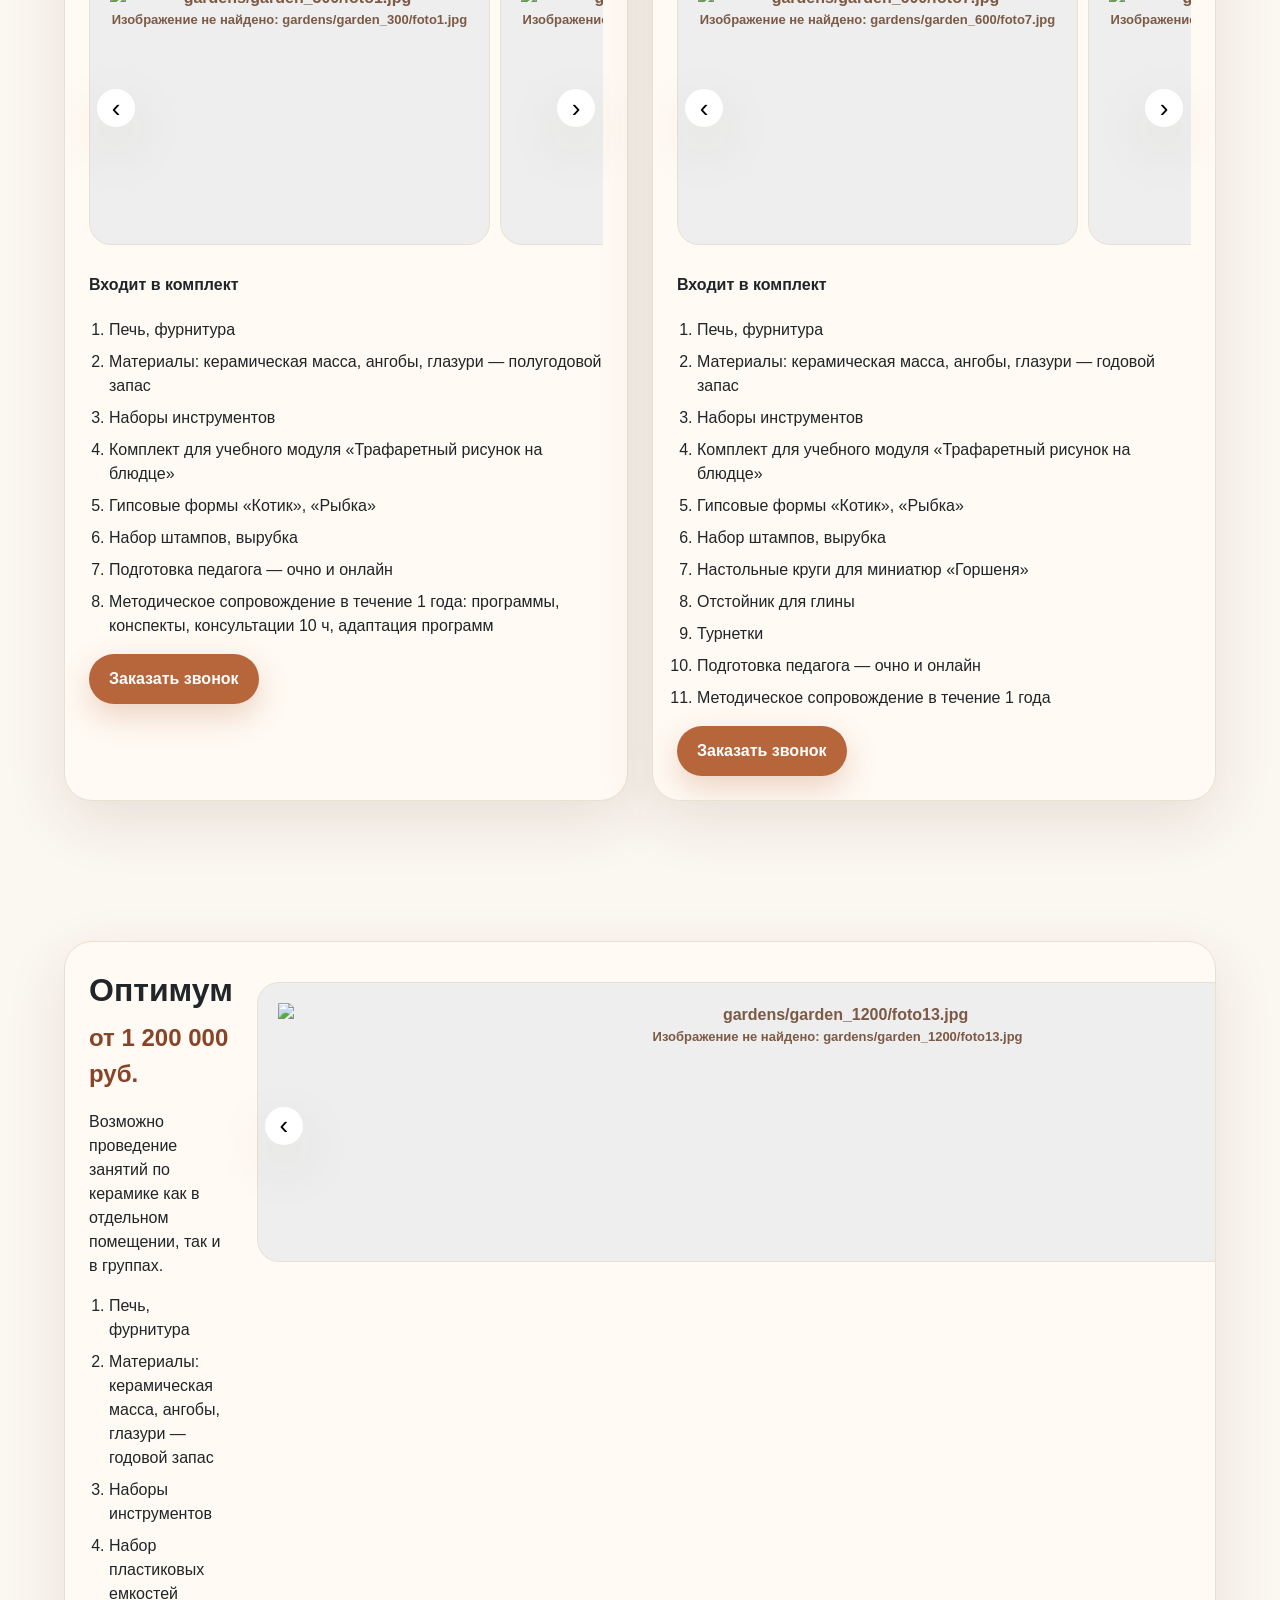
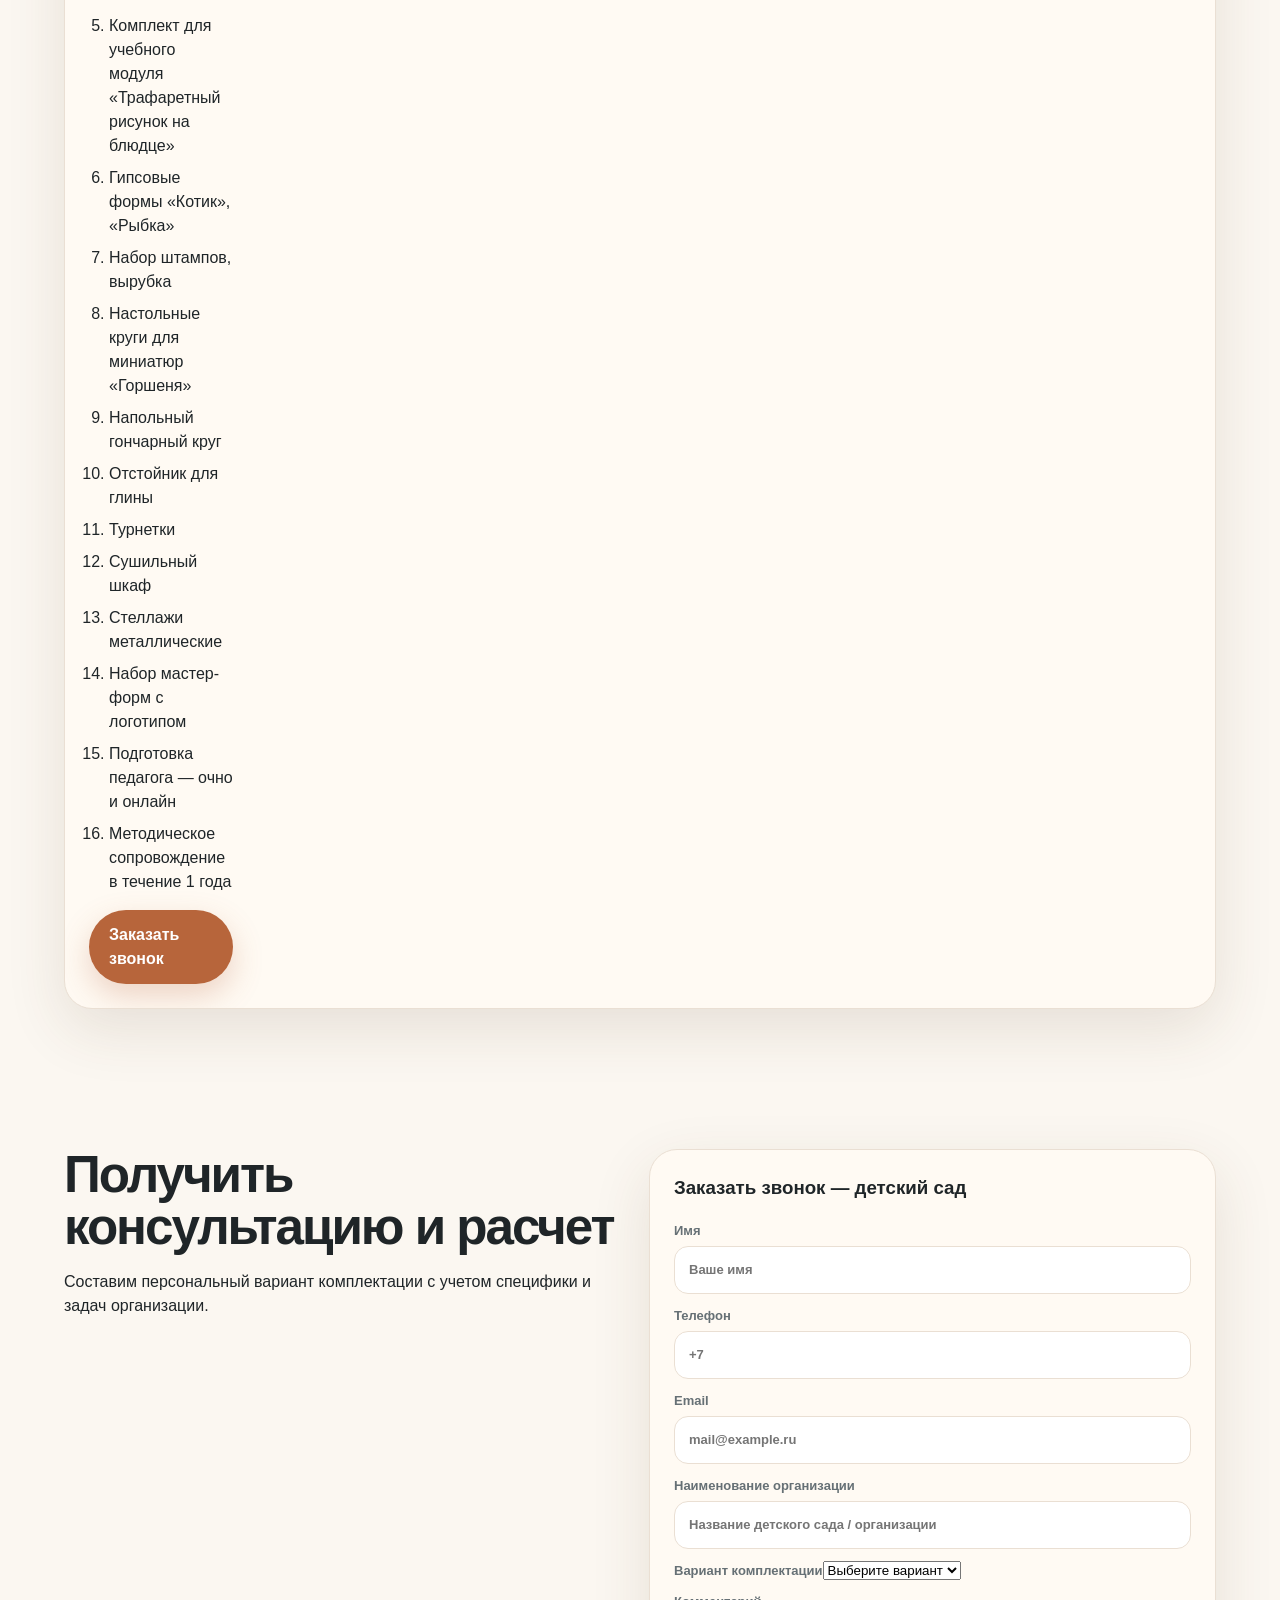
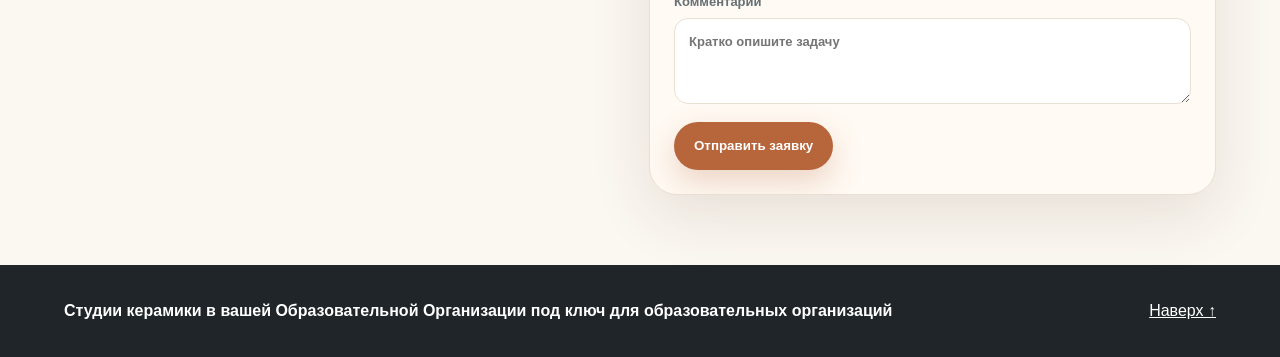
==== commit 733a4503: "Merge pull request #4 from ooodhctvorec/Metrica Add Yandex Metrika counter" ====
--- a/detskiy-sad.html
+++ b/detskiy-sad.html
@@ -7,11 +7,24 @@
   <meta name="description" content="Типовые проекты студий и мастерских керамики для школ и детских садов: оборудование, обучение педагогов, методическое сопровождение.">
   <link rel="preconnect" href="https://fonts.googleapis.com">
   <link rel="preconnect" href="https://fonts.gstatic.com" crossorigin>
-  <link href="https://fonts.googleapis.com/css2?family=Manrope:wght@400;500;600;700;800&display=swap" rel="stylesheet">
-  <link rel="stylesheet" href="assets/css/styles.css">
+  <link href="https://fonts.googleapis.com/css2?family=Lora:wght@400;500;600;700&display=swap" rel="stylesheet">
+  <link rel="stylesheet" href="assets/css/styles.css?v=lora-prod">
 </head>
 <body>
 
+<!-- Yandex.Metrika counter -->
+<script type="text/javascript">
+    (function(m,e,t,r,i,k,a){
+        m[i]=m[i]||function(){(m[i].a=m[i].a||[]).push(arguments)};
+        m[i].l=1*new Date();
+        for (var j = 0; j < document.scripts.length; j++) {if (document.scripts[j].src === r) { return; }}
+        k=e.createElement(t),a=e.getElementsByTagName(t)[0],k.async=1,k.src=r,a.parentNode.insertBefore(k,a)
+    })(window, document,'script','https://mc.yandex.ru/metrika/tag.js?id=109488758', 'ym');
+
+    ym(109488758, 'init', {ssr:true, webvisor:true, clickmap:true, ecommerce:"dataLayer", referrer: document.referrer, url: location.href, accurateTrackBounce:true, trackLinks:true});
+</script>
+<noscript><div><img src="https://mc.yandex.ru/watch/109488758" style="position:absolute; left:-9999px;" alt="" /></div></noscript>
+<!-- /Yandex.Metrika counter -->
 <header class="site-header">
   <a class="brand" href="index.html" aria-label="На главную">
     <span class="brand-mark">К</span><span>Керамические студии</span>
@@ -26,41 +39,30 @@
   </nav>
 </header>
 <main>
-<section id="top" class="subhero"><p class="eyebrow">Детский сад</p><h1>Типовой проект студии керамики в детском саду</h1><p class="lead">Программа предусмотрена для детей 4–7 лет в соответствии с календарным планом занятий детского сада.</p><img class="wide-img" src="Сады/Расстановка_Детский_сад.jpg" alt="Расстановка детский сад" loading="lazy" data-path="Сады/Расстановка_Детский_сад.jpg"></section>
+<section id="top" class="subhero"><p class="eyebrow">Детский сад</p><h1>Типовой проект студии керамики в детском саду</h1><p class="lead">Программа предусмотрена для детей 4–7 лет в соответствии с календарным планом занятий детского сада.</p><img class="wide-img" src="gardens/kindergarten_layout.jpg" alt="Расстановка детский сад" loading="lazy" data-path="gardens/kindergarten_layout.jpg"></section>
 <section class="section"><div class="stat-grid"><div><b>6</b><span>детей в группе</span></div><div><b>от 15 м²</b><span>помещение для занятий</span></div><div><b>от 2 м²</b><span>помещение для печной</span></div><div><b>220 В, 16 А</b><span>электричество</span></div></div><a class="btn btn-secondary" href="tech.html">Технические требования</a></section>
 <section class="section"><div class="section-head"><p class="eyebrow">Детский сад</p><h2>Варианты оснащения</h2></div>
   <div class="package-grid">
-    <article class="package-card"><h3>Минимум</h3><p class="price">от 300 000 руб.</p><div class="slider"><button class="slider-btn prev" type="button">‹</button><div class="slider-track"><div class="slide"><img class="" src="Сады/Сад300/Фото1.jpg" alt="Сады/Сад300/Фото1.jpg" loading="lazy" data-path="Сады/Сад300/Фото1.jpg"></div><div class="slide"><img class="" src="Сады/Сад300/Фото2.jpg" alt="Сады/Сад300/Фото2.jpg" loading="lazy" data-path="Сады/Сад300/Фото2.jpg"></div><div class="slide"><img class="" src="Сады/Сад300/Фото3.JPG" alt="Сады/Сад300/Фото3.JPG" loading="lazy" data-path="Сады/Сад300/Фото3.JPG"></div></div><button class="slider-btn next" type="button">›</button></div><h4>Входит в комплект</h4><ol class="clean-list"><li>Печь, фурнитура</li><li>Материалы: керамическая масса, ангобы, глазури — полугодовой запас</li><li>Наборы инструментов</li><li>Комплект для учебного модуля «Трафаретный рисунок на блюдце»</li><li>Гипсовые формы «Котик», «Рыбка»</li><li>Набор штампов, вырубка</li><li>Подготовка педагога — очно и онлайн</li><li>Методическое сопровождение в течение 1 года: программы, конспекты, консультации 10 ч, адаптация программ</li></ol><a class="btn btn-primary" href="#sad-min-form">Заказать звонок</a></article>
-    <article class="package-card"><h3>Старт</h3><p class="price">от 600 000 руб.</p><div class="slider"><button class="slider-btn prev" type="button">‹</button><div class="slider-track"><div class="slide"><img class="" src="Сады/Сад600/Фото7.jpg" alt="Сады/Сад600/Фото7.jpg" loading="lazy" data-path="Сады/Сад600/Фото7.jpg"></div><div class="slide"><img class="" src="Сады/Сад600/Фото8.jpg" alt="Сады/Сад600/Фото8.jpg" loading="lazy" data-path="Сады/Сад600/Фото8.jpg"></div><div class="slide"><img class="" src="Сады/Сад600/Фото9.JPG" alt="Сады/Сад600/Фото9.JPG" loading="lazy" data-path="Сады/Сад600/Фото9.JPG"></div></div><button class="slider-btn next" type="button">›</button></div><h4>Входит в комплект</h4><ol class="clean-list"><li>Печь, фурнитура</li><li>Материалы: керамическая масса, ангобы, глазури — годовой запас</li><li>Наборы инструментов</li><li>Комплект для учебного модуля «Трафаретный рисунок на блюдце»</li><li>Гипсовые формы «Котик», «Рыбка»</li><li>Набор штампов, вырубка</li><li>Настольные круги для миниатюр «Горшеня»</li><li>Отстойник для глины</li><li>Турнетки</li><li>Подготовка педагога — очно и онлайн</li><li>Методическое сопровождение в течение 1 года</li></ol><a class="btn btn-primary" href="#sad-start-form">Заказать звонок</a></article>
+    <article class="package-card"><h3>Минимум</h3><p class="price">от 300 000 руб.</p><div class="slider"><button class="slider-btn prev" type="button">‹</button><div class="slider-track"><div class="slide"><img class="" src="gardens/garden_300/foto1.jpg" alt="gardens/garden_300/foto1.jpg" loading="lazy" data-path="gardens/garden_300/foto1.jpg"></div><div class="slide"><img class="" src="gardens/garden_300/foto2.jpg" alt="gardens/garden_300/foto2.jpg" loading="lazy" data-path="gardens/garden_300/foto2.jpg"></div><div class="slide"><img class="" src="gardens/garden_300/foto3.jpg" alt="gardens/garden_300/foto3.jpg" loading="lazy" data-path="gardens/garden_300/foto3.jpg"></div><div class="slide"><img class="" src="gardens/garden_300/foto4.jpg" alt="gardens/garden_300/foto4.jpg" loading="lazy" data-path="gardens/garden_300/foto4.jpg"></div><div class="slide"><img class="" src="gardens/garden_300/foto5.jpg" alt="gardens/garden_300/foto5.jpg" loading="lazy" data-path="gardens/garden_300/foto5.jpg"></div><div class="slide"><img class="" src="gardens/garden_300/foto6.jpg" alt="gardens/garden_300/foto6.jpg" loading="lazy" data-path="gardens/garden_300/foto6.jpg"></div></div><button class="slider-btn next" type="button">›</button></div><h4>Входит в комплект</h4><ol class="clean-list"><li>Печь, фурнитура</li><li>Материалы: керамическая масса, ангобы, глазури — полугодовой запас</li><li>Наборы инструментов</li><li>Комплект для учебного модуля «Трафаретный рисунок на блюдце»</li><li>Гипсовые формы «Котик», «Рыбка»</li><li>Набор штампов, вырубка</li><li>Подготовка педагога — очно и онлайн</li><li>Методическое сопровождение в течение 1 года: программы, конспекты, консультации 10 ч, адаптация программ</li></ol><a class="btn btn-primary" href="#sad-form">Заказать звонок</a></article>
+    <article class="package-card"><h3>Старт</h3><p class="price">от 600 000 руб.</p><div class="slider"><button class="slider-btn prev" type="button">‹</button><div class="slider-track"><div class="slide"><img class="" src="gardens/garden_600/foto7.jpg" alt="gardens/garden_600/foto7.jpg" loading="lazy" data-path="gardens/garden_600/foto7.jpg"></div><div class="slide"><img class="" src="gardens/garden_600/foto8.jpg" alt="gardens/garden_600/foto8.jpg" loading="lazy" data-path="gardens/garden_600/foto8.jpg"></div><div class="slide"><img class="" src="gardens/garden_600/foto9.jpg" alt="gardens/garden_600/foto9.jpg" loading="lazy" data-path="gardens/garden_600/foto9.jpg"></div><div class="slide"><img class="" src="gardens/garden_600/foto10.jpg" alt="gardens/garden_600/foto10.jpg" loading="lazy" data-path="gardens/garden_600/foto10.jpg"></div><div class="slide"><img class="" src="gardens/garden_600/foto11.jpg" alt="gardens/garden_600/foto11.jpg" loading="lazy" data-path="gardens/garden_600/foto11.jpg"></div><div class="slide"><img class="" src="gardens/garden_600/foto12.jpg" alt="gardens/garden_600/foto12.jpg" loading="lazy" data-path="gardens/garden_600/foto12.jpg"></div></div><button class="slider-btn next" type="button">›</button></div><h4>Входит в комплект</h4><ol class="clean-list"><li>Печь, фурнитура</li><li>Материалы: керамическая масса, ангобы, глазури — годовой запас</li><li>Наборы инструментов</li><li>Комплект для учебного модуля «Трафаретный рисунок на блюдце»</li><li>Гипсовые формы «Котик», «Рыбка»</li><li>Набор штампов, вырубка</li><li>Настольные круги для миниатюр «Горшеня»</li><li>Отстойник для глины</li><li>Турнетки</li><li>Подготовка педагога — очно и онлайн</li><li>Методическое сопровождение в течение 1 года</li></ol><a class="btn btn-primary" href="#sad-form">Заказать звонок</a></article>
   </div>
 </section>
-<section class="section section-alt"><h2>Примеры изделий</h2><div class="slider"><button class="slider-btn prev" type="button">‹</button><div class="slider-track"><div class="slide"><img class="" src="Сады/Сад300/Фото4.JPG" alt="Сады/Сад300/Фото4.JPG" loading="lazy" data-path="Сады/Сад300/Фото4.JPG"></div><div class="slide"><img class="" src="Сады/Сад300/Фото5.jpg" alt="Сады/Сад300/Фото5.jpg" loading="lazy" data-path="Сады/Сад300/Фото5.jpg"></div><div class="slide"><img class="" src="Сады/Сад300/Фото6.jpg" alt="Сады/Сад300/Фото6.jpg" loading="lazy" data-path="Сады/Сад300/Фото6.jpg"></div><div class="slide"><img class="" src="Сады/Сад600/Фото10.JPG" alt="Сады/Сад600/Фото10.JPG" loading="lazy" data-path="Сады/Сад600/Фото10.JPG"></div><div class="slide"><img class="" src="Сады/Сад600/Фото11.jpg" alt="Сады/Сад600/Фото11.jpg" loading="lazy" data-path="Сады/Сад600/Фото11.jpg"></div><div class="slide"><img class="" src="Сады/Сад600/Фото12.jpg" alt="Сады/Сад600/Фото12.jpg" loading="lazy" data-path="Сады/Сад600/Фото12.jpg"></div></div><button class="slider-btn next" type="button">›</button></div></section>
-<section class="section"><article class="package-card package-wide"><div><h3>Оптимум</h3><p class="price">от 1 200 000 руб.</p><p>Возможно проведение занятий по керамике как в отдельном помещении, так и в группах.</p><ol class="clean-list"><li>Печь, фурнитура</li><li>Материалы: керамическая масса, ангобы, глазури — годовой запас</li><li>Наборы инструментов</li><li>Набор пластиковых емкостей</li><li>Комплект для учебного модуля «Трафаретный рисунок на блюдце»</li><li>Гипсовые формы «Котик», «Рыбка»</li><li>Набор штампов, вырубка</li><li>Настольные круги для миниатюр «Горшеня»</li><li>Напольный гончарный круг</li><li>Отстойник для глины</li><li>Турнетки</li><li>Сушильный шкаф</li><li>Стеллажи металлические</li><li>Набор мастер-форм с логотипом</li><li>Подготовка педагога — очно и онлайн</li><li>Методическое сопровождение в течение 1 года</li></ol><a class="btn btn-primary" href="#sad-opt-form">Заказать звонок</a></div><div><div class="slider"><button class="slider-btn prev" type="button">‹</button><div class="slider-track"><div class="slide"><img class="" src="Сады/Сад1200/Фото13.JPG" alt="Сады/Сад1200/Фото13.JPG" loading="lazy" data-path="Сады/Сад1200/Фото13.JPG"></div><div class="slide"><img class="" src="Сады/Сад1200/Фото14.JPG" alt="Сады/Сад1200/Фото14.JPG" loading="lazy" data-path="Сады/Сад1200/Фото14.JPG"></div><div class="slide"><img class="" src="Сады/Сад1200/Фото15.jpg" alt="Сады/Сад1200/Фото15.jpg" loading="lazy" data-path="Сады/Сад1200/Фото15.jpg"></div></div><button class="slider-btn next" type="button">›</button></div><h4>Примеры изделий</h4><div class="slider"><button class="slider-btn prev" type="button">‹</button><div class="slider-track"><div class="slide"><img class="" src="Сады/Сад1200/Фото16.jpg" alt="Сады/Сад1200/Фото16.jpg" loading="lazy" data-path="Сады/Сад1200/Фото16.jpg"></div><div class="slide"><img class="" src="Сады/Сад1200/Фото17.jpg" alt="Сады/Сад1200/Фото17.jpg" loading="lazy" data-path="Сады/Сад1200/Фото17.jpg"></div><div class="slide"><img class="" src="Сады/Сад1200/Фото18.jpg" alt="Сады/Сад1200/Фото18.jpg" loading="lazy" data-path="Сады/Сад1200/Фото18.jpg"></div></div><button class="slider-btn next" type="button">›</button></div></div></article></section>
+<section class="section"><article class="package-card package-wide"><div><h3>Оптимум</h3><p class="price">от 1 200 000 руб.</p><p>Возможно проведение занятий по керамике как в отдельном помещении, так и в группах.</p><ol class="clean-list"><li>Печь, фурнитура</li><li>Материалы: керамическая масса, ангобы, глазури — годовой запас</li><li>Наборы инструментов</li><li>Набор пластиковых емкостей</li><li>Комплект для учебного модуля «Трафаретный рисунок на блюдце»</li><li>Гипсовые формы «Котик», «Рыбка»</li><li>Набор штампов, вырубка</li><li>Настольные круги для миниатюр «Горшеня»</li><li>Напольный гончарный круг</li><li>Отстойник для глины</li><li>Турнетки</li><li>Сушильный шкаф</li><li>Стеллажи металлические</li><li>Набор мастер-форм с логотипом</li><li>Подготовка педагога — очно и онлайн</li><li>Методическое сопровождение в течение 1 года</li></ol><a class="btn btn-primary" href="#sad-form">Заказать звонок</a></div><div><div class="slider"><button class="slider-btn prev" type="button">‹</button><div class="slider-track"><div class="slide"><img class="" src="gardens/garden_1200/foto13.jpg" alt="gardens/garden_1200/foto13.jpg" loading="lazy" data-path="gardens/garden_1200/foto13.jpg"></div><div class="slide"><img class="" src="gardens/garden_1200/foto14.jpg" alt="gardens/garden_1200/foto14.jpg" loading="lazy" data-path="gardens/garden_1200/foto14.jpg"></div><div class="slide"><img class="" src="gardens/garden_1200/foto15.jpg" alt="gardens/garden_1200/foto15.jpg" loading="lazy" data-path="gardens/garden_1200/foto15.jpg"></div><div class="slide"><img class="" src="gardens/garden_1200/foto16.jpg" alt="gardens/garden_1200/foto16.jpg" loading="lazy" data-path="gardens/garden_1200/foto16.jpg"></div><div class="slide"><img class="" src="gardens/garden_1200/foto17.jpg" alt="gardens/garden_1200/foto17.jpg" loading="lazy" data-path="gardens/garden_1200/foto17.jpg"></div><div class="slide"><img class="" src="gardens/garden_1200/foto18.jpg" alt="gardens/garden_1200/foto18.jpg" loading="lazy" data-path="gardens/garden_1200/foto18.jpg"></div></div><button class="slider-btn next" type="button">›</button></div></div></article></section>
 <section id="consult" class="section form-section"><div class="section-head"><h2>Получить консультацию и расчет</h2><p>Составим персональный вариант комплектации с учетом специфики и задач организации.</p></div>
-<form id="sad-min-form" class="lead-form" action="#" method="post">
-  <h3>Заказать звонок — детский сад, Минимум</h3>
+<form id="sad-form" class="lead-form" action="https://formsubmit.co/6b06d97e113c7c7e681f668923490df6" method="POST">
+  <input type="hidden" name="_subject" value="Заявка с EDUCERAMIC_GARDEN">
+  <input type="hidden" name="_next" value="https://educeramic.ru/thanks.html">
+  <h3>Заказать звонок — детский сад</h3>
   <label>Имя<input name="name" type="text" placeholder="Ваше имя"></label>
   <label>Телефон<input name="phone" type="tel" placeholder="+7"></label>
   <label>Email<input name="email" type="email" placeholder="mail@example.ru"></label>
-  <label>Организация<input name="org" type="text" placeholder="Школа / детский сад"></label>
-  <label>Комментарий<textarea name="comment" rows="3" placeholder="Кратко опишите задачу"></textarea></label>
-  <button class="btn btn-primary" type="submit">Отправить заявку</button>
-</form>
-<form id="sad-start-form" class="lead-form" action="#" method="post">
-  <h3>Заказать звонок — детский сад, Старт</h3>
-  <label>Имя<input name="name" type="text" placeholder="Ваше имя"></label>
-  <label>Телефон<input name="phone" type="tel" placeholder="+7"></label>
-  <label>Email<input name="email" type="email" placeholder="mail@example.ru"></label>
-  <label>Организация<input name="org" type="text" placeholder="Школа / детский сад"></label>
-  <label>Комментарий<textarea name="comment" rows="3" placeholder="Кратко опишите задачу"></textarea></label>
-  <button class="btn btn-primary" type="submit">Отправить заявку</button>
-</form>
-<form id="sad-opt-form" class="lead-form" action="#" method="post">
-  <h3>Заказать звонок — детский сад, Оптимум</h3>
-  <label>Имя<input name="name" type="text" placeholder="Ваше имя"></label>
-  <label>Телефон<input name="phone" type="tel" placeholder="+7"></label>
-  <label>Email<input name="email" type="email" placeholder="mail@example.ru"></label>
-  <label>Организация<input name="org" type="text" placeholder="Школа / детский сад"></label>
+  <label>Наименование организации<input name="org" type="text" placeholder="Название детского сада / организации"></label>
+  <label>Вариант комплектации<select name="Вариант комплектации" required>
+    <option value="" selected disabled hidden>Выберите вариант</option>
+    <option value="Минимум">Минимум</option>
+    <option value="Старт">Старт</option>
+    <option value="Оптимум">Оптимум</option>
+  </select></label>
   <label>Комментарий<textarea name="comment" rows="3" placeholder="Кратко опишите задачу"></textarea></label>
   <button class="btn btn-primary" type="submit">Отправить заявку</button>
 </form></section>
@@ -68,10 +70,9 @@
 <footer class="footer">
   <div>
     <strong>Керамические студии для образовательных организаций</strong>
-    <p>Фото и логотипы: <a href="https://disk.yandex.ru/d/aRTiLwVQHPqh8w" target="_blank" rel="noopener">архив на Яндекс.Диске</a>. Скачайте архив и положите папки рядом с HTML-файлами.</p>
   </div>
   <a href="#top">Наверх ↑</a>
 </footer>
-<script src="assets/js/main.js"></script>
+<script src="assets/js/main.js?v=formsubmit-token"></script>
 </body>
 </html>
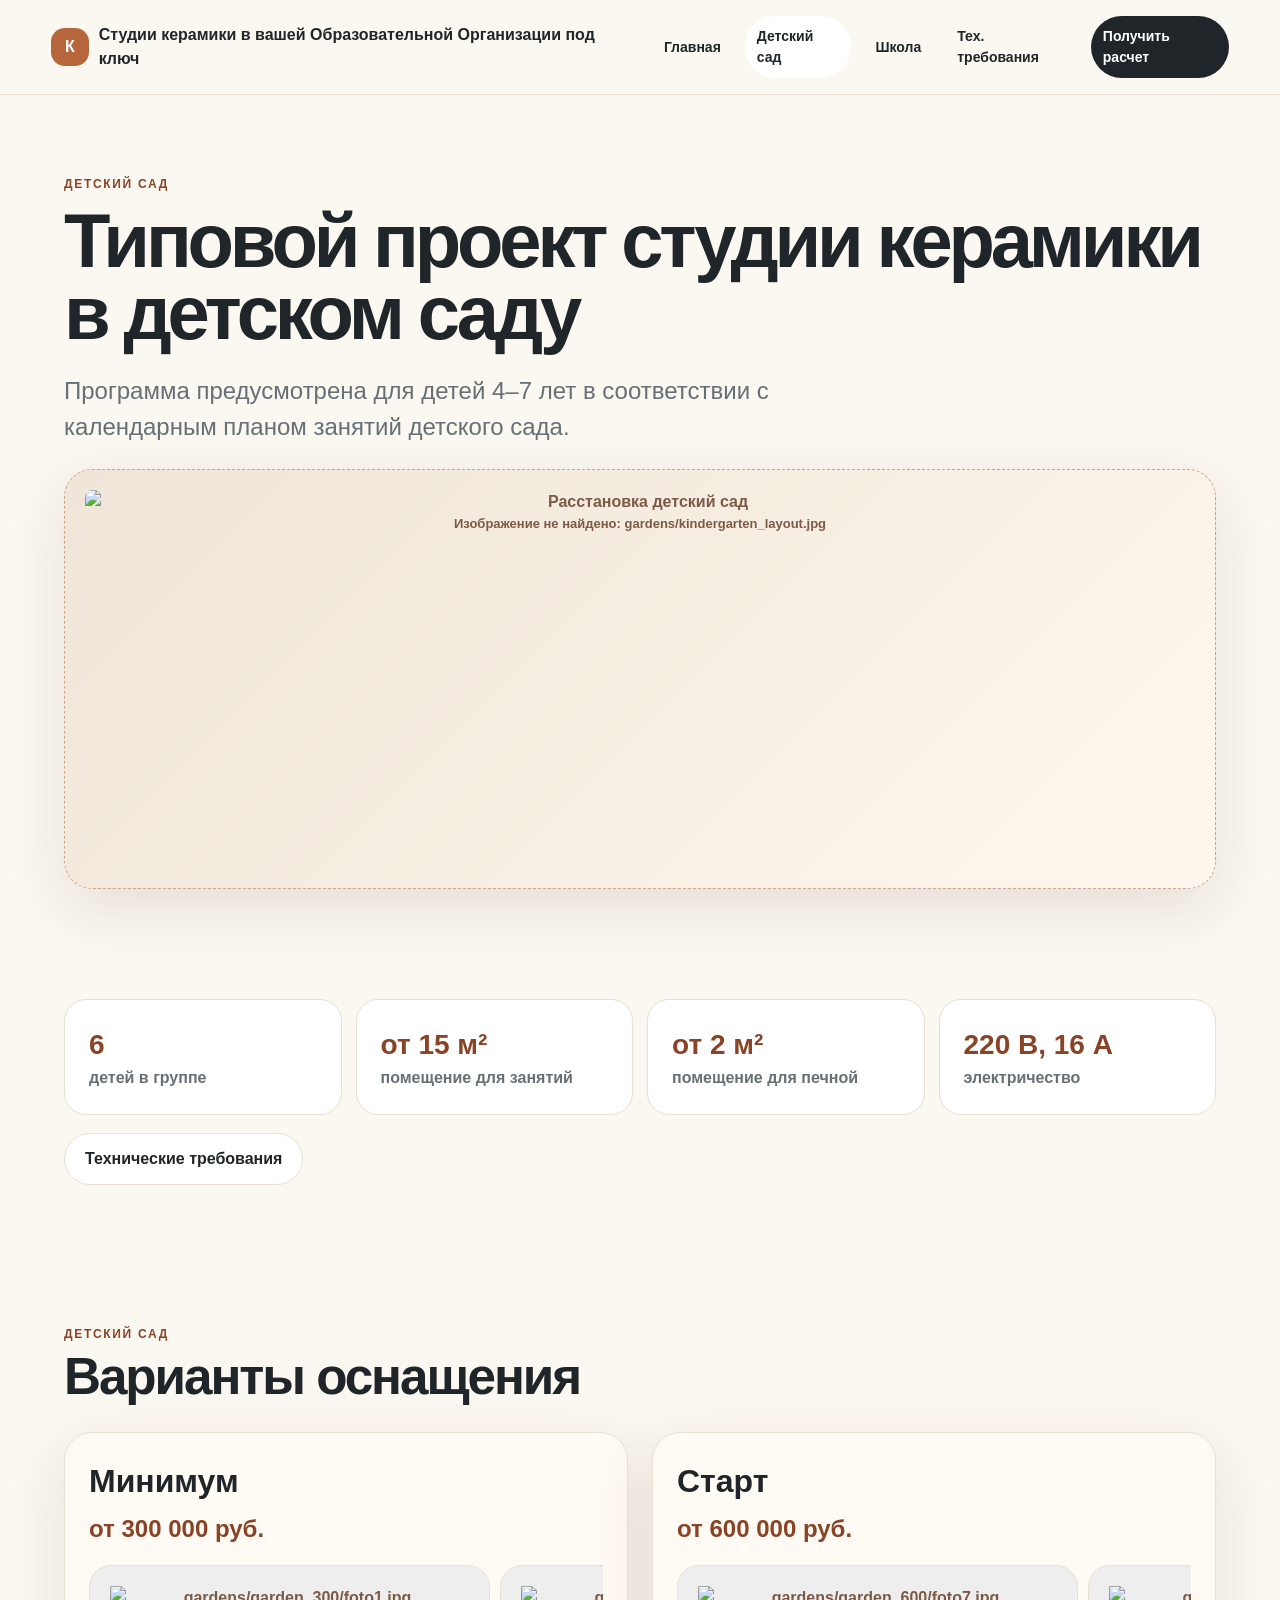
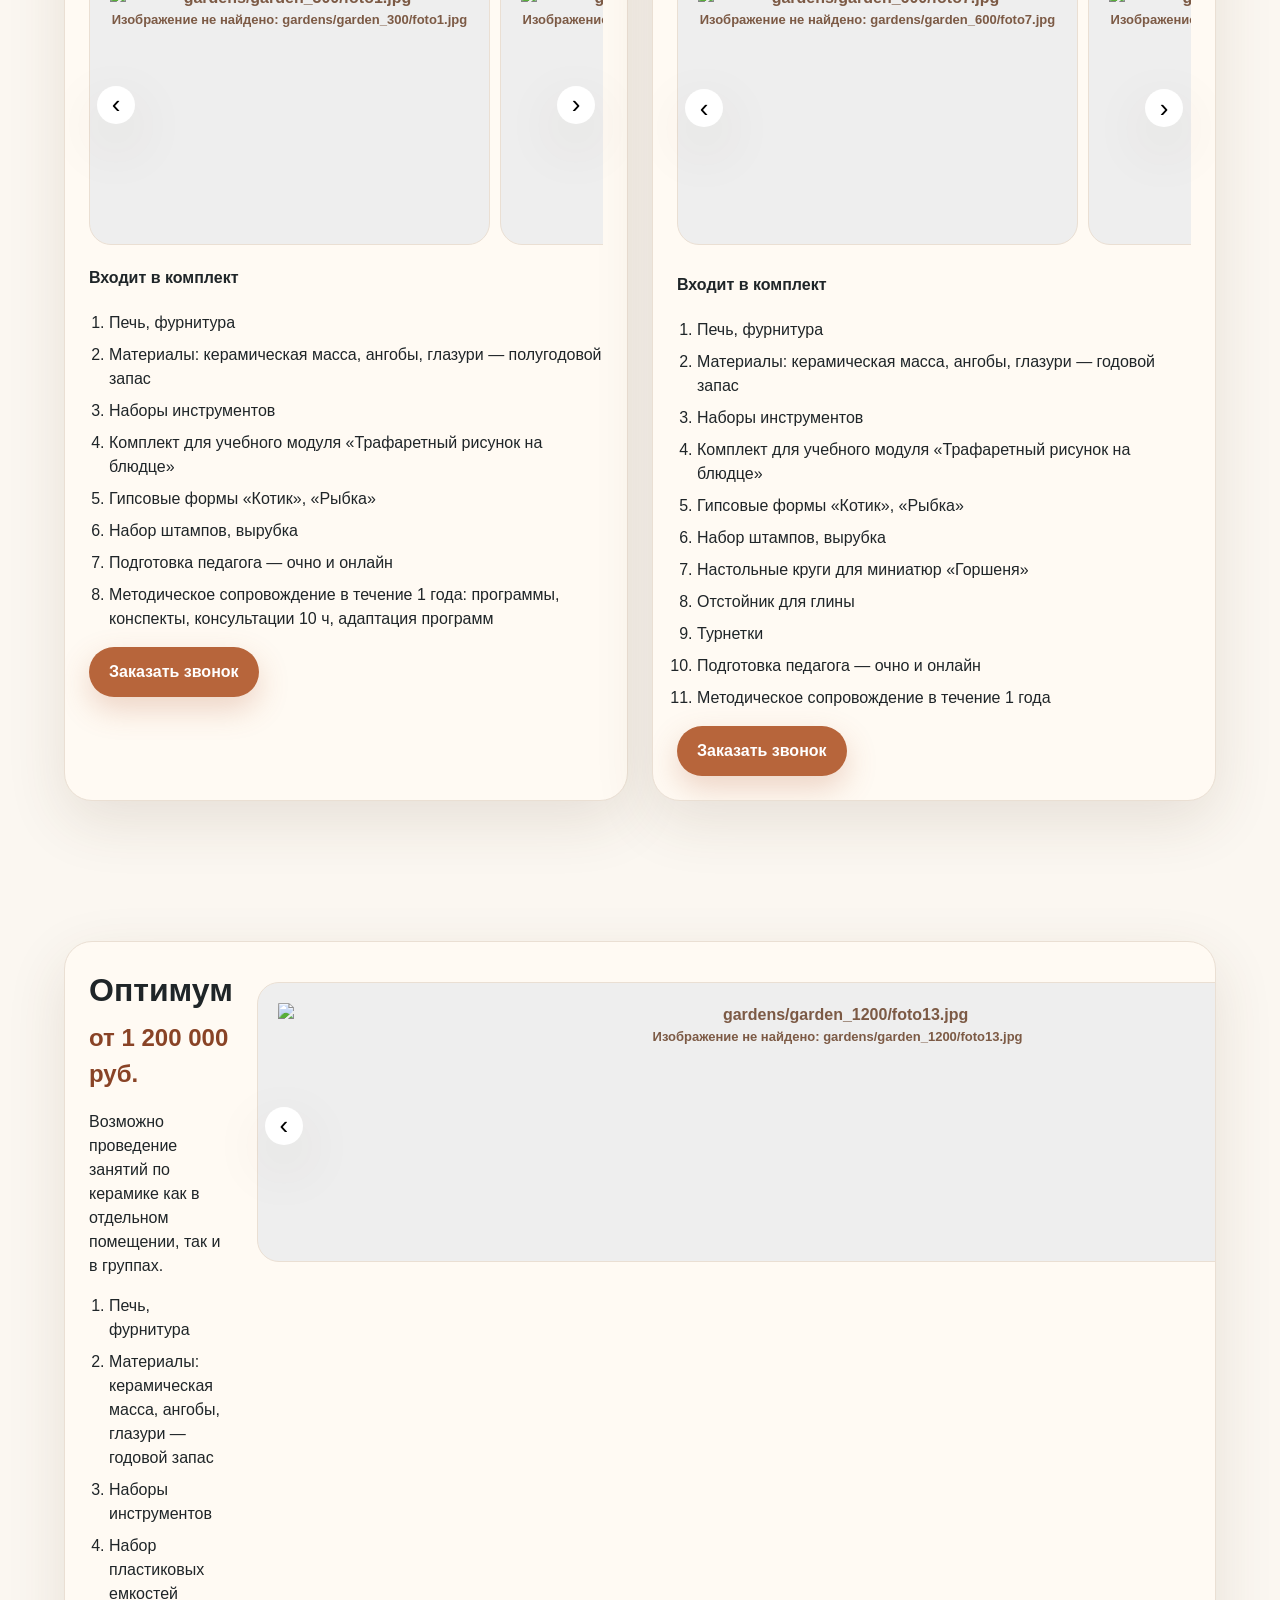
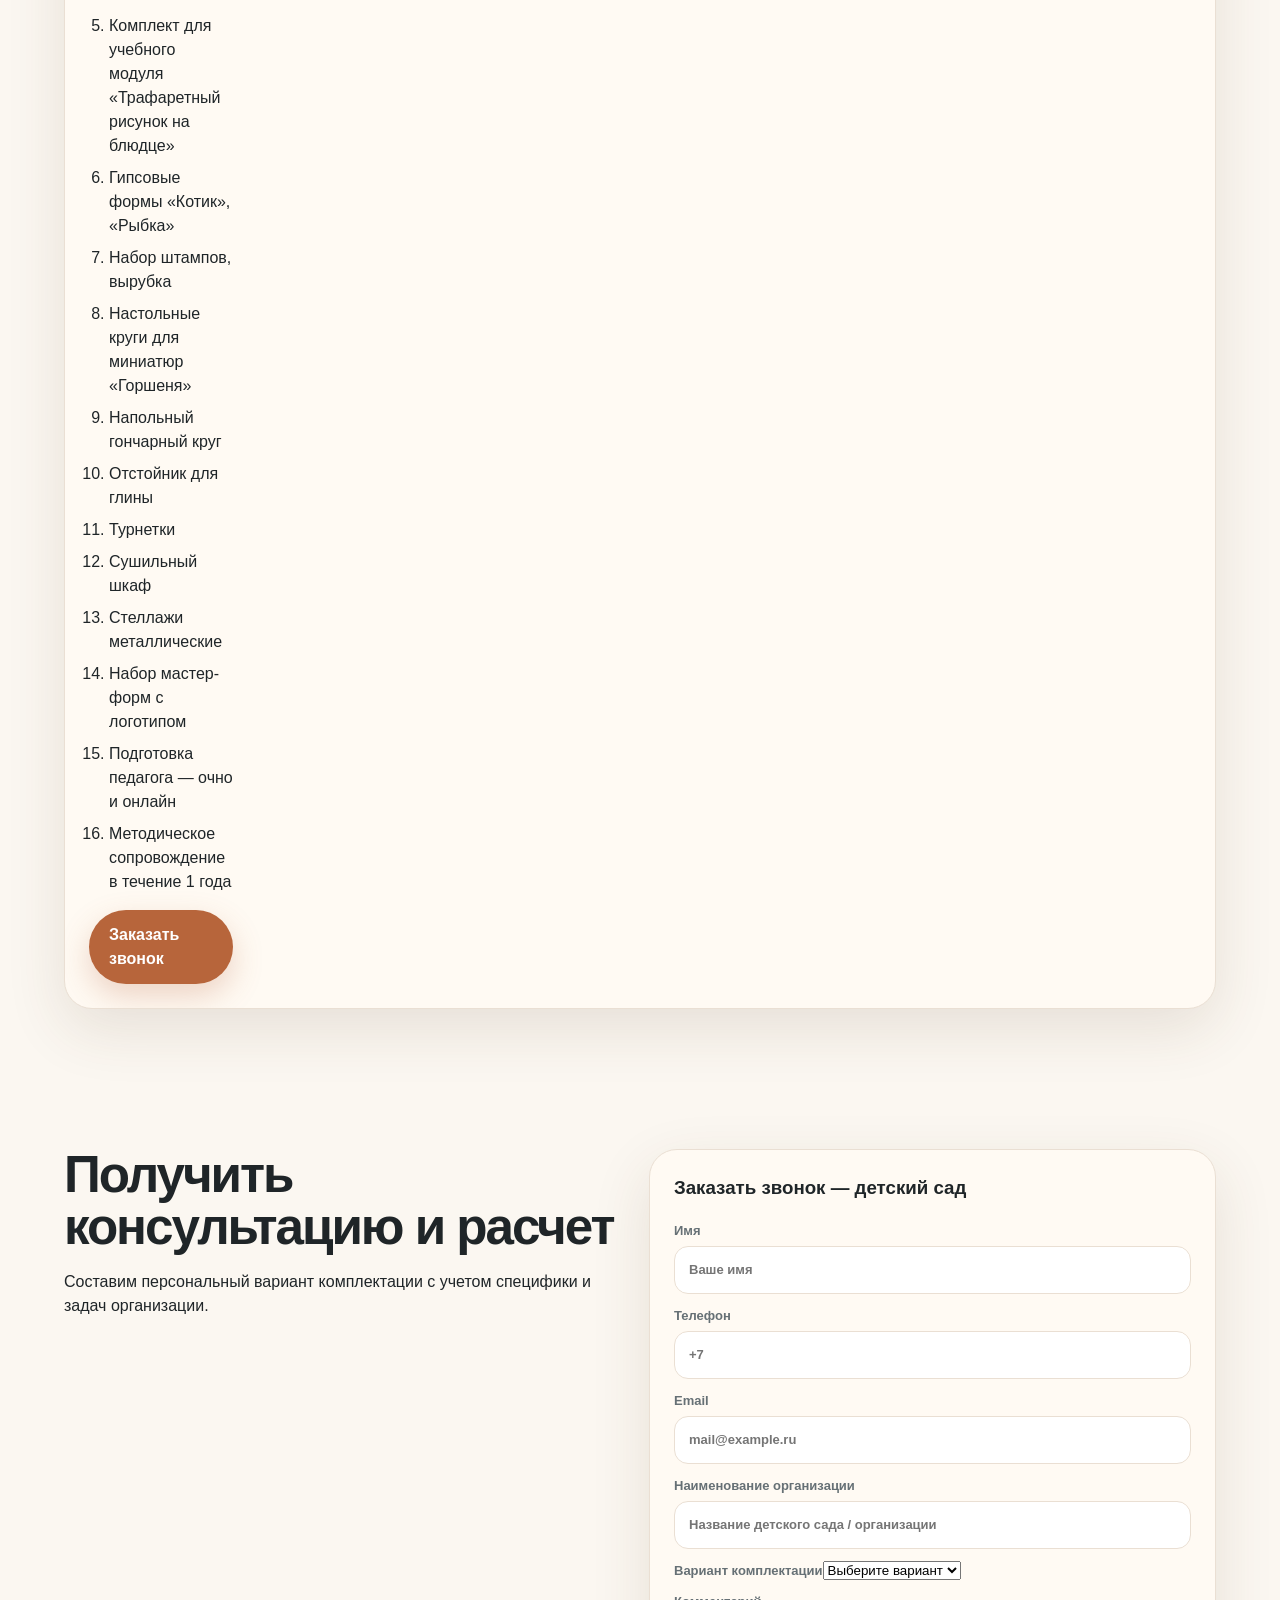
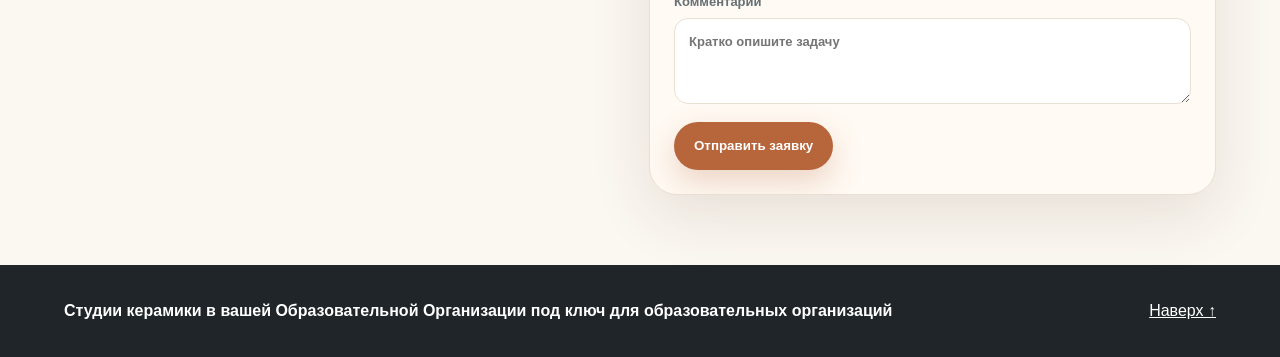
==== commit 70954668: "Switch forms to Web3Forms (#5) * Switch forms to Web3Forms  * Use Web3Forms access keys" ====
--- a/detskiy-sad.html
+++ b/detskiy-sad.html
@@ -49,9 +49,12 @@
 </section>
 <section class="section"><article class="package-card package-wide"><div><h3>Оптимум</h3><p class="price">от 1 200 000 руб.</p><p>Возможно проведение занятий по керамике как в отдельном помещении, так и в группах.</p><ol class="clean-list"><li>Печь, фурнитура</li><li>Материалы: керамическая масса, ангобы, глазури — годовой запас</li><li>Наборы инструментов</li><li>Набор пластиковых емкостей</li><li>Комплект для учебного модуля «Трафаретный рисунок на блюдце»</li><li>Гипсовые формы «Котик», «Рыбка»</li><li>Набор штампов, вырубка</li><li>Настольные круги для миниатюр «Горшеня»</li><li>Напольный гончарный круг</li><li>Отстойник для глины</li><li>Турнетки</li><li>Сушильный шкаф</li><li>Стеллажи металлические</li><li>Набор мастер-форм с логотипом</li><li>Подготовка педагога — очно и онлайн</li><li>Методическое сопровождение в течение 1 года</li></ol><a class="btn btn-primary" href="#sad-form">Заказать звонок</a></div><div><div class="slider"><button class="slider-btn prev" type="button">‹</button><div class="slider-track"><div class="slide"><img class="" src="gardens/garden_1200/foto13.jpg" alt="gardens/garden_1200/foto13.jpg" loading="lazy" data-path="gardens/garden_1200/foto13.jpg"></div><div class="slide"><img class="" src="gardens/garden_1200/foto14.jpg" alt="gardens/garden_1200/foto14.jpg" loading="lazy" data-path="gardens/garden_1200/foto14.jpg"></div><div class="slide"><img class="" src="gardens/garden_1200/foto15.jpg" alt="gardens/garden_1200/foto15.jpg" loading="lazy" data-path="gardens/garden_1200/foto15.jpg"></div><div class="slide"><img class="" src="gardens/garden_1200/foto16.jpg" alt="gardens/garden_1200/foto16.jpg" loading="lazy" data-path="gardens/garden_1200/foto16.jpg"></div><div class="slide"><img class="" src="gardens/garden_1200/foto17.jpg" alt="gardens/garden_1200/foto17.jpg" loading="lazy" data-path="gardens/garden_1200/foto17.jpg"></div><div class="slide"><img class="" src="gardens/garden_1200/foto18.jpg" alt="gardens/garden_1200/foto18.jpg" loading="lazy" data-path="gardens/garden_1200/foto18.jpg"></div></div><button class="slider-btn next" type="button">›</button></div></div></article></section>
 <section id="consult" class="section form-section"><div class="section-head"><h2>Получить консультацию и расчет</h2><p>Составим персональный вариант комплектации с учетом специфики и задач организации.</p></div>
-<form id="sad-form" class="lead-form" action="https://formsubmit.co/6b06d97e113c7c7e681f668923490df6" method="POST">
-  <input type="hidden" name="_subject" value="Заявка с EDUCERAMIC_GARDEN">
-  <input type="hidden" name="_next" value="https://educeramic.ru/thanks.html">
+<form id="sad-form" class="lead-form" action="https://api.web3forms.com/submit" method="POST">
+  <input type="hidden" name="access_key" value="cbc6de03-915a-42a2-bffb-9de7e6b7d4b7">
+  <input type="hidden" name="subject" value="Заявка с EDUCERAMIC_GARDEN">
+  <input type="hidden" name="from_name" value="EDUCERAMIC">
+  <input type="hidden" name="redirect" value="https://educeramic.ru/thanks.html">
+  <input type="checkbox" name="botcheck" style="display: none;">
   <h3>Заказать звонок — детский сад</h3>
   <label>Имя<input name="name" type="text" placeholder="Ваше имя"></label>
   <label>Телефон<input name="phone" type="tel" placeholder="+7"></label>
@@ -73,6 +76,6 @@
   </div>
   <a href="#top">Наверх ↑</a>
 </footer>
-<script src="assets/js/main.js?v=formsubmit-token"></script>
+<script src="assets/js/main.js?v=web3forms"></script>
 </body>
 </html>
